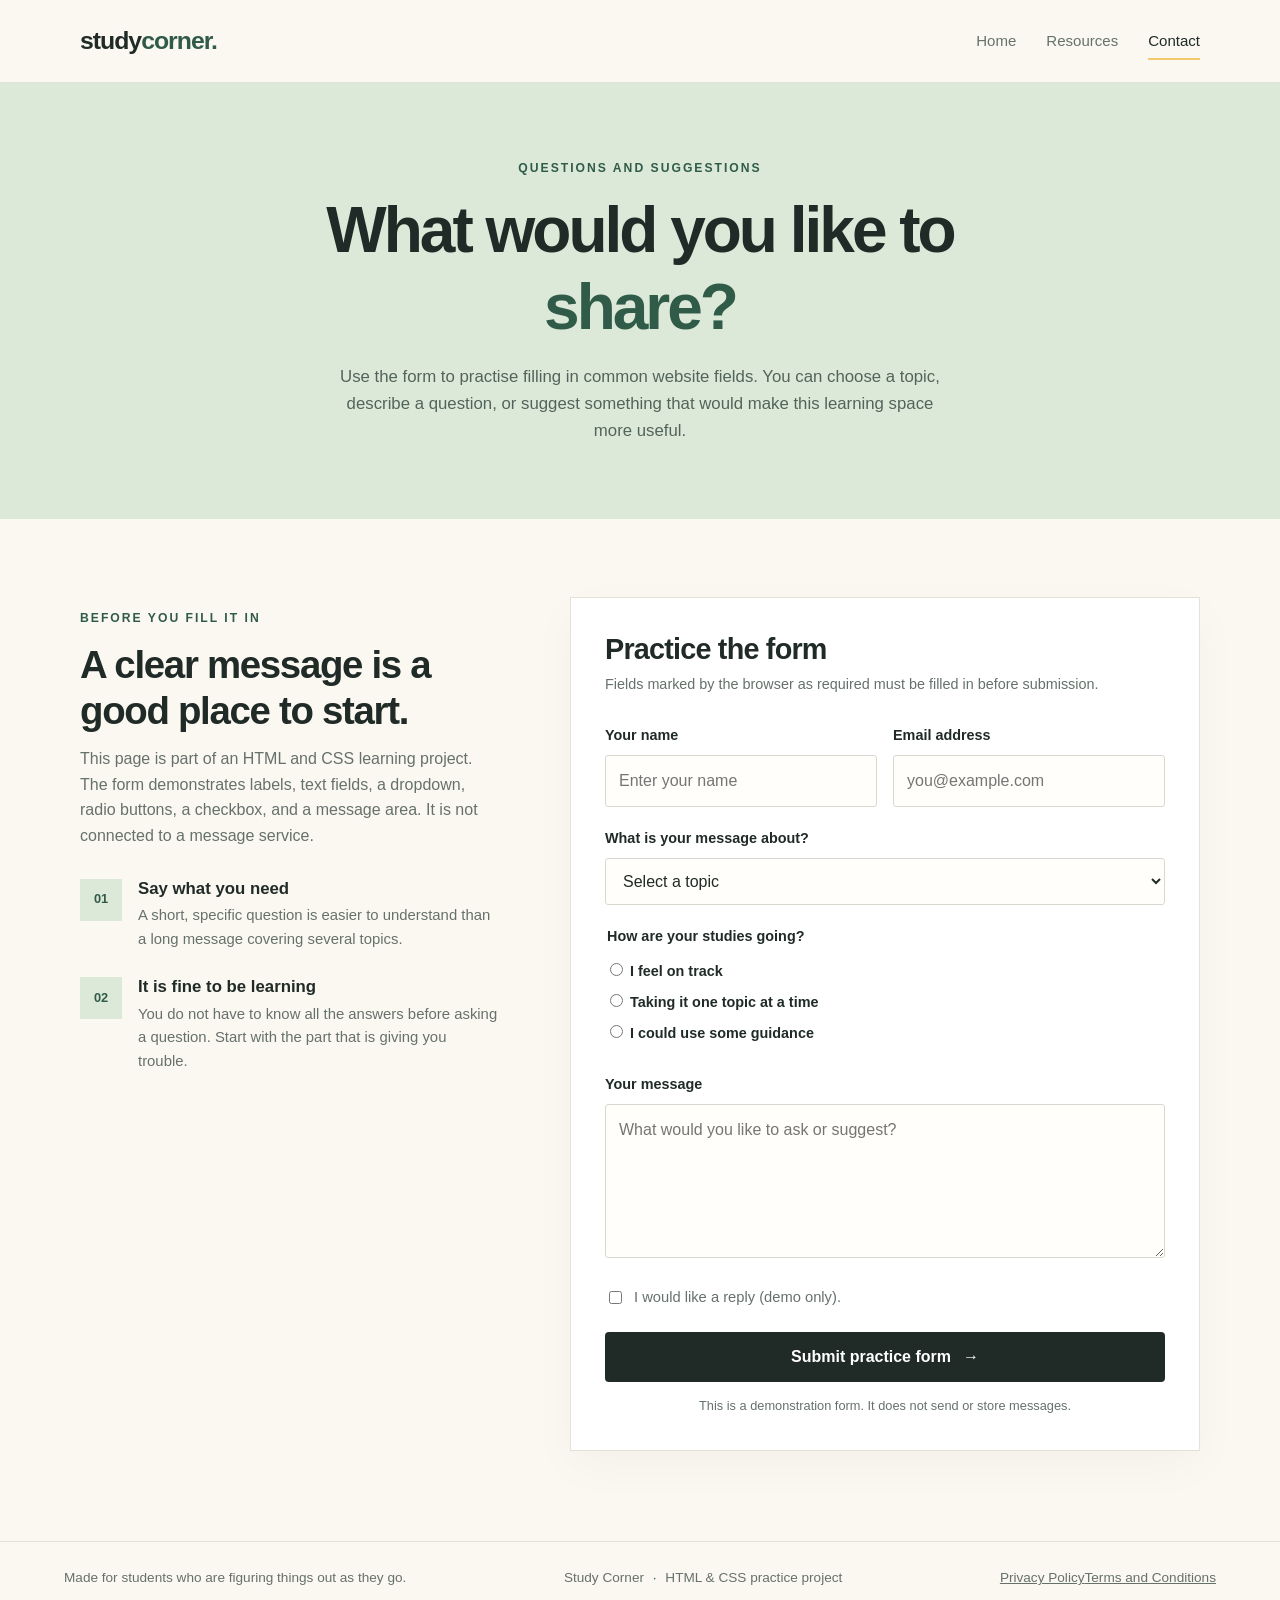
==== contact.html @ 72ad0c78 "Add legal links to contact page" ====
<!DOCTYPE html>
<html lang="en">
<head>
<meta charset="UTF-8">
<meta name="viewport" content="width=device-width, initial-scale=1.0">
<meta name="description" content="Share a suggestion or a question about the Study Corner learning project.">
<title>Study Corner | Contact</title>
<link rel="stylesheet" href="style.css">
<link rel="icon" href="favicon.svg" type="image/svg+xml">
</head>
<body>
<a class="skip-link" href="#main-content">Skip to content</a>
<header class="site-header">
<nav class="navbar" aria-label="Main navigation">
<a class="logo" href="index.html">study<span>corner.</span></a>
<ul class="nav-links">
<li><a href="index.html">Home</a></li>
<li><a href="resources.html">Resources</a></li>
<li><a class="active" aria-current="page" href="contact.html">Contact</a></li>
</ul>
</nav>
</header>
<main id="main-content">
<section class="page-hero contact-hero">
<p class="eyebrow">Questions and suggestions</p>
<h1>What would you like to <span>share?</span></h1>
<p>Use the form to practise filling in common website fields. You can choose a topic, describe a question, or suggest something that would make this learning space more useful.</p>
</section>
<section class="section-wrap contact-layout">
<div class="contact-copy">
<p class="eyebrow">Before you fill it in</p>
<h2>A clear message is a good place to start.</h2>
<p>This page is part of an HTML and CSS learning project. The form demonstrates labels, text fields, a dropdown, radio buttons, a checkbox, and a message area. It is not connected to a message service.</p>
<div class="contact-detail">
<span class="detail-mark">01</span>
<div><h3>Say what you need</h3><p>A short, specific question is easier to understand than a long message covering several topics.</p></div>
</div>
<div class="contact-detail">
<span class="detail-mark">02</span>
<div><h3>It is fine to be learning</h3><p>You do not have to know all the answers before asking a question. Start with the part that is giving you trouble.</p></div>
</div>
</div>
<div class="form-card">
<h2>Practice the form</h2>
<p class="form-intro">Fields marked by the browser as required must be filled in before submission.</p>
<form action="#" method="get">
<div class="form-row">
<div class="form-group">
<label for="full-name">Your name</label>
<input type="text" id="full-name" name="full-name" placeholder="Enter your name" autocomplete="name" required>
</div>
<div class="form-group">
<label for="email">Email address</label>
<input type="email" id="email" name="email" placeholder="you@example.com" autocomplete="email" required>
</div>
</div>
<div class="form-group">
<label for="reason">What is your message about?</label>
<select id="reason" name="reason" required>
<option value="">Select a topic</option>
<option value="study-tip">A study habit</option>
<option value="resource">A learning resource</option>
<option value="suggestion">An idea for the website</option>
<option value="other">Something else</option>
</select>
</div>
<fieldset class="form-group radio-group">
<legend>How are your studies going?</legend>
<label class="radio-label"><input type="radio" name="progress" value="great"> I feel on track</label>
<label class="radio-label"><input type="radio" name="progress" value="steady"> Taking it one topic at a time</label>
<label class="radio-label"><input type="radio" name="progress" value="help"> I could use some guidance</label>
</fieldset>
<div class="form-group">
<label for="message">Your message</label>
<textarea id="message" name="message" rows="5" placeholder="What would you like to ask or suggest?" required></textarea>
</div>
<label class="checkbox-label"><input type="checkbox" name="reply" value="yes"> I would like a reply (demo only).</label>
<button class="button button-dark form-submit" type="submit">Submit practice form <span aria-hidden="true">→</span></button>
<p class="form-note">This is a demonstration form. It does not send or store messages.</p>
</form>
</div>
</section>
</main>
<footer class="site-footer">
<p>Made for students who are figuring things out as they go.</p>
<p>Study Corner <span>·</span> HTML &amp; CSS practice project</p>
<p class="legal-links"><a href="privacy.html">Privacy Policy</a><a href="terms.html">Terms and Conditions</a></p>
</footer>
</body>
</html>
---- style.css ----
/* Basic page settings */
:root {
    --ink: #202b28;
    --muted: #66716b;
    --paper: #fbf8f1;
    --white: #ffffff;
    --green: #dce9d9;
    --green-dark: #315b49;
    --yellow: #f2c96d;
    --line: #e5e1d8;
}

* {
    box-sizing: border-box;
}

html {
    scroll-behavior: smooth;
}

body {
    margin: 0;
    background: var(--paper);
    color: var(--ink);
    font-family: Arial, Helvetica, sans-serif;
    line-height: 1.6;
}

img {
    display: block;
    max-width: 100%;
}

a {
    color: inherit;
}

.site-header {
    background: var(--paper);
    border-bottom: 1px solid var(--line);
}

.navbar {
    width: min(1120px, 90%);
    min-height: 82px;
    margin: 0 auto;
    display: flex;
    align-items: center;
    justify-content: space-between;
    gap: 24px;
}

.logo {
    color: var(--ink);
    font-size: 1.55rem;
    font-weight: 800;
    letter-spacing: -1px;
    text-decoration: none;
}

.logo span {
    color: var(--green-dark);
}

.nav-links {
    display: flex;
    align-items: center;
    gap: 30px;
    margin: 0;
    padding: 0;
    list-style: none;
}

.nav-links a {
    color: var(--muted);
    font-size: 0.94rem;
    text-decoration: none;
    padding: 9px 0;
    border-bottom: 2px solid transparent;
}

.nav-links a:hover,
.nav-links a.active {
    color: var(--ink);
    border-bottom-color: var(--yellow);
}

.hero {
    width: min(1120px, 90%);
    margin: 0 auto;
    padding: 76px 0 88px;
    display: grid;
    grid-template-columns: 1.05fr 0.95fr;
    align-items: center;
    gap: 64px;
}

.eyebrow {
    margin: 0 0 14px;
    color: var(--green-dark);
    font-size: 0.76rem;
    font-weight: 800;
    letter-spacing: 2px;
    text-transform: uppercase;
}

h1,
h2,
h3,
p {
    margin-top: 0;
}

h1,
h2,
h3 {
    line-height: 1.2;
}

h1 {
    max-width: 650px;
    margin-bottom: 22px;
    font-size: clamp(2.7rem, 5vw, 4.8rem);
    letter-spacing: -3px;
}

h1 span {
    color: var(--green-dark);
}

.hero-text {
    max-width: 510px;
    margin-bottom: 28px;
    color: var(--muted);
    font-size: 1.08rem;
}

.hero-actions {
    display: flex;
    flex-wrap: wrap;
    align-items: center;
    gap: 24px;
}

.button {
    display: inline-flex;
    align-items: center;
    justify-content: center;
    gap: 12px;
    min-height: 48px;
    padding: 12px 20px;
    border: 0;
    border-radius: 4px;
    font: inherit;
    font-weight: 700;
    text-decoration: none;
    cursor: pointer;
    transition: transform 0.2s ease, background 0.2s ease;
}

.button:hover {
    transform: translateY(-2px);
}

.button-dark {
    background: var(--ink);
    color: var(--white);
}

.button-dark:hover {
    background: var(--green-dark);
}

.text-link {
    color: var(--ink);
    font-weight: 700;
    text-decoration-color: var(--yellow);
    text-decoration-thickness: 2px;
    text-underline-offset: 5px;
}

.hero-image-wrap {
    position: relative;
    padding: 0 0 28px 22px;
}

.hero-image-wrap::before {
    position: absolute;
    z-index: 0;
    top: 24px;
    right: 24px;
    bottom: 0;
    left: 0;
    background: var(--green);
    content: "";
}

.hero-image {
    position: relative;
    z-index: 1;
    width: 100%;
    height: 410px;
    object-fit: cover;
}

.image-note {
    position: absolute;
    z-index: 2;
    right: -12px;
    bottom: 5px;
    display: flex;
    align-items: center;
    gap: 10px;
    padding: 13px 18px;
    background: var(--white);
    box-shadow: 0 8px 25px #202b2814;
    font-size: 0.9rem;
    font-weight: 700;
}

.note-dot {
    width: 9px;
    height: 9px;
    border-radius: 50%;
    background: var(--yellow);
}

.section-wrap {
    width: min(1120px, 90%);
    margin: 0 auto;
}

.welcome-section {
    padding: 42px 0 96px;
}

.section-heading {
    max-width: 650px;
    margin-bottom: 28px;
}

.section-heading h2,
.bottom-cta h2,
.contact-copy h2 {
    margin-bottom: 12px;
    font-size: clamp(1.9rem, 3vw, 2.7rem);
    letter-spacing: -1.3px;
}

.section-intro {
    max-width: 650px;
    margin-bottom: 32px;
    color: var(--muted);
}

.feature-grid,
.resource-grid {
    display: grid;
    grid-template-columns: repeat(3, minmax(0, 1fr));
    gap: 18px;
}

.feature-card,
.resource-card {
    padding: 28px;
    border: 1px solid var(--line);
    background: var(--white);
}

.feature-card-highlight {
    background: var(--green);
    border-color: var(--green);
}

.card-number {
    display: inline-block;
    margin-bottom: 25px;
    color: var(--green-dark);
    font-size: 0.75rem;
    font-weight: 800;
    letter-spacing: 1.5px;
}

.feature-card h3,
.resource-card h3 {
    margin-bottom: 12px;
    font-size: 1.25rem;
}

.feature-card p,
.resource-card p {
    margin-bottom: 0;
    color: var(--muted);
    font-size: 0.95rem;
}

.quote-band {
    background: var(--green);
}

.quote-inner {
    width: min(850px, 90%);
    margin: 0 auto;
    padding: 70px 0;
    text-align: center;
}

.quote-inner blockquote {
    margin: 0 auto 18px;
    font-family: Georgia, "Times New Roman", serif;
    font-size: clamp(1.8rem, 4vw, 3rem);
    line-height: 1.35;
    letter-spacing: -1px;
}

.quote-credit {
    margin-bottom: 0;
    color: var(--muted);
}

.bottom-cta {
    display: flex;
    align-items: center;
    justify-content: space-between;
    gap: 28px;
    padding-top: 70px;
    padding-bottom: 70px;
}

.bottom-cta h2 {
    margin-bottom: 0;
}

.site-footer {
    display: flex;
    align-items: center;
    justify-content: space-between;
    gap: 18px;
    padding: 25px 5%;
    border-top: 1px solid var(--line);
    color: var(--muted);
    font-size: 0.85rem;
}

.site-footer p {
    margin: 0;
}

.site-footer span {
    padding: 0 5px;
    color: var(--green-dark);
}

/* Resources page */
.page-hero {
    padding: 76px 5% 66px;
    background: var(--green);
    text-align: center;
}

.page-hero h1 {
    max-width: 800px;
    margin: 0 auto 18px;
    font-size: clamp(2.5rem, 5vw, 4rem);
}

.page-hero > p:last-child {
    max-width: 610px;
    margin: 0 auto;
    color: #52645a;
    font-size: 1.05rem;
}

.resources-layout {
    padding-top: 76px;
    padding-bottom: 80px;
}

.resource-icon {
    display: grid;
    width: 48px;
    height: 48px;
    margin-bottom: 24px;
    place-items: center;
    border-radius: 50%;
    background: #f8edcf;
    color: var(--green-dark);
    font-size: 1.5rem;
}

.table-section {
    padding: 70px 0;
    background: #f1eee6;
}

.table-scroll {
    overflow-x: auto;
}

table {
    width: 100%;
    border-collapse: collapse;
    background: var(--white);
    text-align: left;
}

th,
td {
    padding: 17px 20px;
    border-bottom: 1px solid var(--line);
}

th {
    background: var(--ink);
    color: var(--white);
    font-size: 0.85rem;
    letter-spacing: 0.5px;
}

td {
    color: var(--muted);
}

tbody tr:last-child td {
    border-bottom: 0;
}

tbody tr:hover {
    background: #f8f5ed;
}

.links-section {
    padding-top: 76px;
    padding-bottom: 85px;
}

.learning-links {
    max-width: 760px;
    margin: 0;
    padding: 0;
    list-style: none;
    border-top: 1px solid var(--line);
}

.learning-links li {
    border-bottom: 1px solid var(--line);
}

.learning-links a {
    display: flex;
    justify-content: space-between;
    gap: 20px;
    padding: 18px 4px;
    color: var(--ink);
    font-weight: 700;
    text-decoration: none;
}

.learning-links a:hover {
    color: var(--green-dark);
}

.learning-links span {
    color: var(--green-dark);
}

.note-box {
    max-width: 760px;
    margin-top: 28px;
    padding: 20px 22px;
    border-left: 4px solid var(--yellow);
    background: #f8edcf;
    color: #5c5139;
}

/* Contact page and form */
.contact-hero {
    padding-bottom: 74px;
}

.contact-layout {
    display: grid;
    grid-template-columns: 0.8fr 1.2fr;
    align-items: start;
    gap: 70px;
    padding-top: 78px;
    padding-bottom: 90px;
}

.contact-copy {
    padding-top: 12px;
}

.contact-copy > p:not(.eyebrow) {
    margin-bottom: 30px;
    color: var(--muted);
}

.contact-detail {
    display: flex;
    align-items: flex-start;
    gap: 16px;
    margin-top: 26px;
}

.detail-mark {
    display: grid;
    flex: 0 0 42px;
    height: 42px;
    place-items: center;
    background: var(--green);
    color: var(--green-dark);
    font-size: 0.8rem;
    font-weight: 800;
}

.contact-detail h3 {
    margin-bottom: 5px;
    font-size: 1.05rem;
}

.contact-detail p {
    margin-bottom: 0;
    color: var(--muted);
    font-size: 0.93rem;
}

.form-card {
    padding: 34px;
    border: 1px solid var(--line);
    background: var(--white);
    box-shadow: 0 15px 45px #202b2808;
}

.form-card h2 {
    margin-bottom: 7px;
    font-size: 1.8rem;
    letter-spacing: -0.8px;
}

.form-intro,
.form-note {
    color: var(--muted);
    font-size: 0.9rem;
}

.form-intro {
    margin-bottom: 28px;
}

.form-row {
    display: grid;
    grid-template-columns: 1fr 1fr;
    gap: 16px;
}

.form-group {
    min-width: 0;
    margin: 0 0 20px;
}

.form-group label,
.form-group legend {
    display: block;
    margin-bottom: 8px;
    color: var(--ink);
    font-size: 0.9rem;
    font-weight: 700;
}

input[type="text"],
input[type="email"],
select,
textarea {
    width: 100%;
    min-height: 47px;
    padding: 12px 13px;
    border: 1px solid #d9d8d0;
    border-radius: 3px;
    background: #fffefa;
    color: var(--ink);
    font: inherit;
}

textarea {
    min-height: 130px;
    resize: vertical;
}

input:focus,
select:focus,
textarea:focus {
    outline: 2px solid var(--green-dark);
    outline-offset: 2px;
}

.radio-group {
    padding: 0;
    border: 0;
}

.radio-group legend {
    margin-bottom: 12px;
}

.radio-label,
.checkbox-label {
    display: flex;
    align-items: center;
    gap: 9px;
    margin-bottom: 10px;
    color: var(--muted);
    font-size: 0.92rem;
}

input[type="radio"],
input[type="checkbox"] {
    accent-color: var(--green-dark);
}

.checkbox-label {
    margin-bottom: 23px;
}

.form-submit {
    width: 100%;
}

.form-note {
    margin: 14px 0 0;
    text-align: center;
    font-size: 0.8rem;
}

/* Adjust the layout for phones and small screens */
@media (max-width: 800px) {
    .hero {
        grid-template-columns: 1fr;
        gap: 38px;
        padding-top: 55px;
    }

    .hero-image-wrap {
        max-width: 570px;
    }

    .hero-image {
        height: 340px;
    }

    .contact-layout {
        grid-template-columns: 1fr;
        gap: 38px;
    }

    .feature-grid,
    .resource-grid {
        grid-template-columns: 1fr;
    }

    .bottom-cta {
        align-items: flex-start;
        flex-direction: column;
    }
}

@media (max-width: 520px) {
    .navbar {
        align-items: flex-start;
        flex-direction: column;
        justify-content: center;
        gap: 10px;
        padding: 17px 0;
    }

    .nav-links {
        width: 100%;
        justify-content: space-between;
        gap: 12px;
    }

    .nav-links a {
        font-size: 0.88rem;
    }

    h1 {
        letter-spacing: -1.7px;
    }

    .hero {
        padding-bottom: 65px;
    }

    .hero-image {
        height: 280px;
    }

    .image-note {
        right: -4px;
    }

    .welcome-section {
        padding-bottom: 65px;
    }

    .feature-card,
    .resource-card,
    .form-card {
        padding: 23px;
    }

    .page-hero {
        padding-top: 55px;
        padding-bottom: 52px;
    }

    .form-row {
        grid-template-columns: 1fr;
        gap: 0;
    }

    .site-footer {
        align-items: flex-start;
        flex-direction: column;
    }

    th,
    td {
        padding: 13px;
        font-size: 0.9rem;
    }
}

/* Keyboard users can jump straight to the page content. */
.skip-link {
    position: absolute;
    top: 8px;
    left: 8px;
    z-index: 10;
    padding: 10px 14px;
    transform: translateY(-160%);
    background: var(--ink);
    color: var(--white);
    text-decoration: none;
    font-weight: 700;
}

.skip-link:focus {
    transform: translateY(0);
}

a:focus-visible,
button:focus-visible {
    outline: 3px solid var(--green-dark);
    outline-offset: 4px;
}

@media (prefers-reduced-motion: reduce) {
    html {
        scroll-behavior: auto;
    }

    *,
    *::before,
    *::after {
        transition-duration: 0.01ms !important;
        animation-duration: 0.01ms !important;
        animation-iteration-count: 1 !important;
    }
}
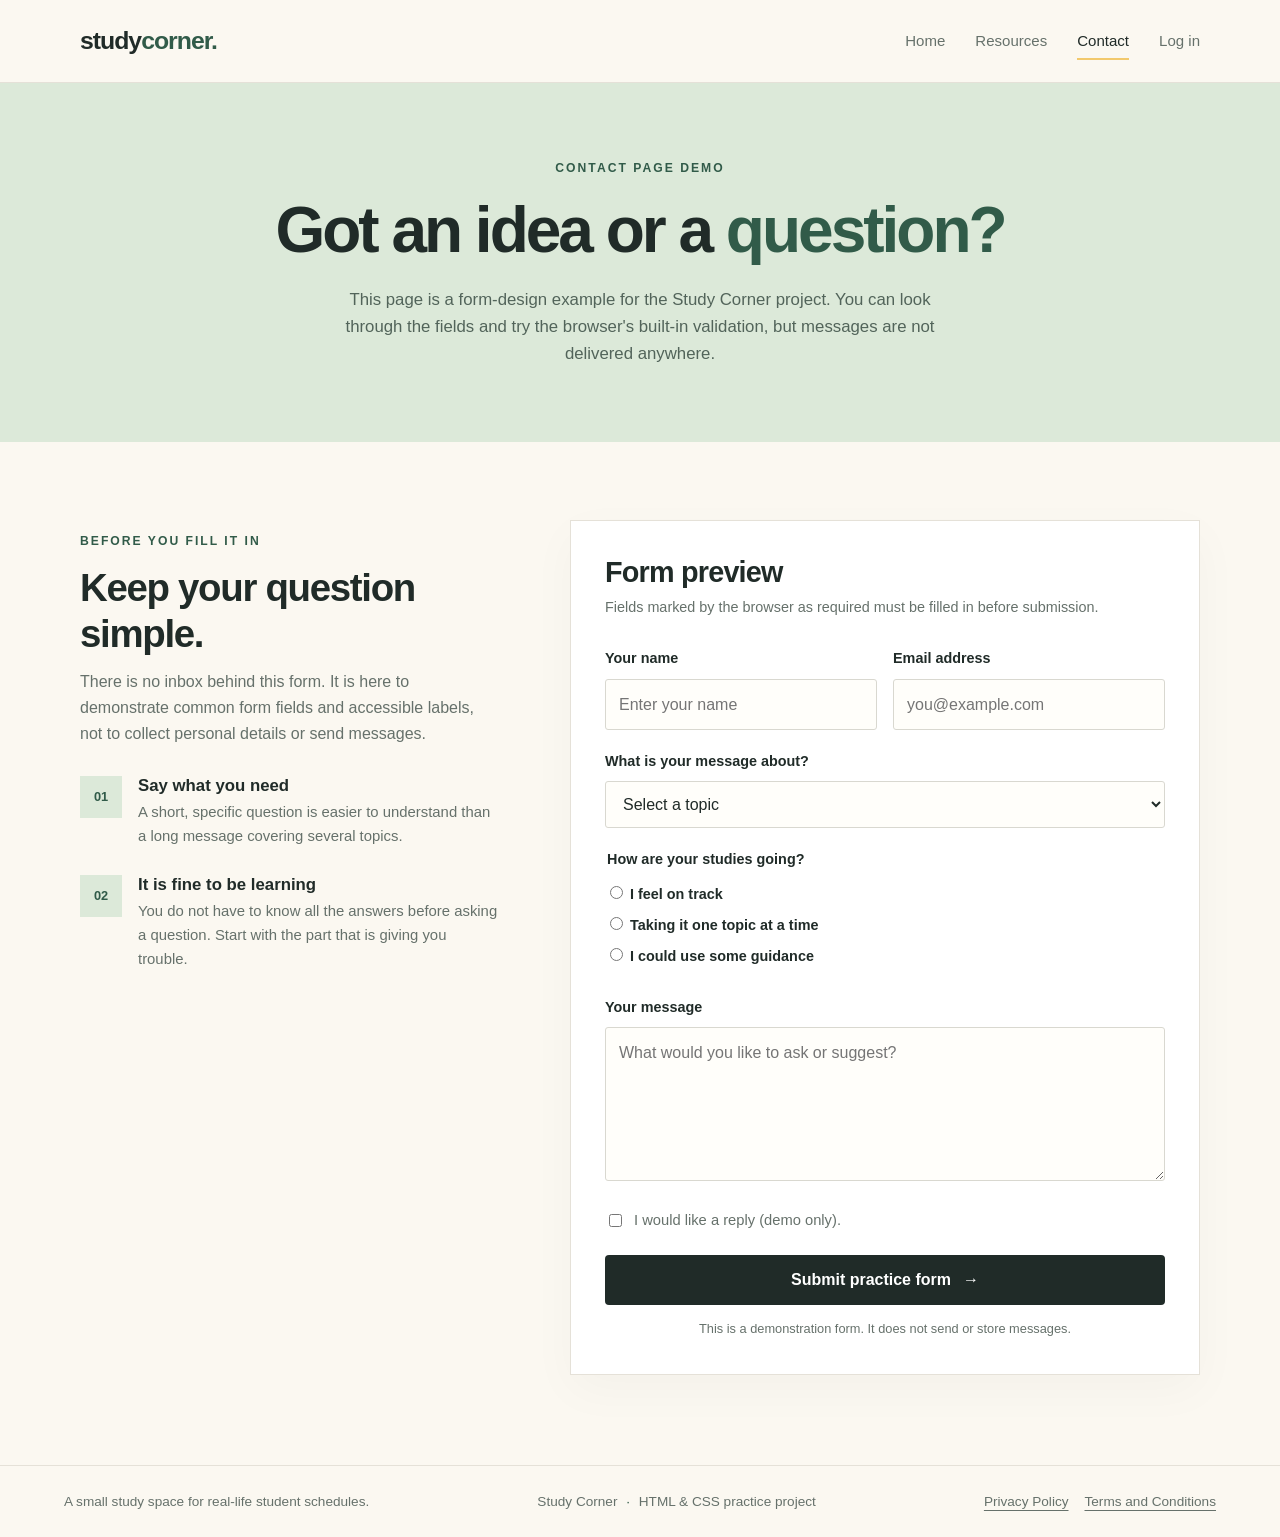
==== commit 280a8d97: "Clarify contact form demo and add login link" ====
--- a/contact.html
+++ b/contact.html
@@ -17,20 +17,21 @@
 <li><a href="index.html">Home</a></li>
 <li><a href="resources.html">Resources</a></li>
 <li><a class="active" aria-current="page" href="contact.html">Contact</a></li>
+<li><a href="login.html">Log in</a></li>
 </ul>
 </nav>
 </header>
 <main id="main-content">
 <section class="page-hero contact-hero">
-<p class="eyebrow">Questions and suggestions</p>
-<h1>What would you like to <span>share?</span></h1>
-<p>Use the form to practise filling in common website fields. You can choose a topic, describe a question, or suggest something that would make this learning space more useful.</p>
+<p class="eyebrow">Contact page demo</p>
+<h1>Got an idea or a <span>question?</span></h1>
+<p>This page is a form-design example for the Study Corner project. You can look through the fields and try the browser's built-in validation, but messages are not delivered anywhere.</p>
 </section>
 <section class="section-wrap contact-layout">
 <div class="contact-copy">
 <p class="eyebrow">Before you fill it in</p>
-<h2>A clear message is a good place to start.</h2>
-<p>This page is part of an HTML and CSS learning project. The form demonstrates labels, text fields, a dropdown, radio buttons, a checkbox, and a message area. It is not connected to a message service.</p>
+<h2>Keep your question simple.</h2>
+<p>There is no inbox behind this form. It is here to demonstrate common form fields and accessible labels, not to collect personal details or send messages.</p>
 <div class="contact-detail">
 <span class="detail-mark">01</span>
 <div><h3>Say what you need</h3><p>A short, specific question is easier to understand than a long message covering several topics.</p></div>
@@ -41,7 +42,7 @@
 </div>
 </div>
 <div class="form-card">
-<h2>Practice the form</h2>
+<h2>Form preview</h2>
 <p class="form-intro">Fields marked by the browser as required must be filled in before submission.</p>
 <form action="#" method="get">
 <div class="form-row">
@@ -82,7 +83,7 @@
 </section>
 </main>
 <footer class="site-footer">
-<p>Made for students who are figuring things out as they go.</p>
+<p>A small study space for real-life student schedules.</p>
 <p>Study Corner <span>·</span> HTML &amp; CSS practice project</p>
 <p class="legal-links"><a href="privacy.html">Privacy Policy</a><a href="terms.html">Terms and Conditions</a></p>
 </footer>
--- a/style.css
+++ b/style.css
@@ -15,7 +15,7 @@
 }
 
 html {
-    scroll-behavior: smooth;
+    scroll-behavior: auto;
 }
 
 body {
@@ -155,11 +155,11 @@
     font-weight: 700;
     text-decoration: none;
     cursor: pointer;
-    transition: transform 0.2s ease, background 0.2s ease;
 }
 
 .button:hover {
-    transform: translateY(-2px);
+    text-decoration: underline;
+    text-underline-offset: 4px;
 }
 
 .button-dark {
@@ -179,50 +179,67 @@
     text-underline-offset: 5px;
 }
 
-.hero-image-wrap {
+.study-board {
+    min-height: 410px;
+    padding: 30px;
+    background: #e8e3d6;
+    border: 1px solid var(--line);
+    display: flex;
+    flex-direction: column;
+    justify-content: center;
+}
+
+.board-top {
+    display: flex;
+    justify-content: space-between;
+    padding: 0 0 14px;
+    border-bottom: 1px solid #c9c3b5;
+    color: var(--green-dark);
+    font-size: 0.75rem;
+    font-weight: 800;
+    letter-spacing: 1.5px;
+}
+
+.board-paper {
     position: relative;
-    padding: 0 0 28px 22px;
-}
-
-.hero-image-wrap::before {
-    position: absolute;
-    z-index: 0;
-    top: 24px;
-    right: 24px;
-    bottom: 0;
-    left: 0;
-    background: var(--green);
-    content: "";
-}
-
-.hero-image {
-    position: relative;
-    z-index: 1;
+    max-width: 390px;
     width: 100%;
-    height: 410px;
-    object-fit: cover;
-}
-
-.image-note {
-    position: absolute;
-    z-index: 2;
-    right: -12px;
-    bottom: 5px;
+    margin: 25px auto 0;
+    padding: 34px 28px 26px;
+    background: var(--white);
+    border: 1px solid #d9d4c8;
+    box-shadow: 8px 8px 0 #d3cdbf;
+}
+
+.paper-line {
+    width: 78%;
+    height: 7px;
+    margin: 15px 0;
+    background: #d8ded5;
+}
+
+.paper-line-long { width: 95%; }
+.paper-line-short { width: 52%; }
+
+.paper-check-row {
     display: flex;
     align-items: center;
-    gap: 10px;
-    padding: 13px 18px;
-    background: var(--white);
-    box-shadow: 0 8px 25px #202b2814;
-    font-size: 0.9rem;
-    font-weight: 700;
-}
-
-.note-dot {
-    width: 9px;
-    height: 9px;
-    border-radius: 50%;
-    background: var(--yellow);
+    gap: 12px;
+}
+
+.paper-check {
+    width: 15px;
+    height: 15px;
+    border: 2px solid var(--green-dark);
+}
+
+.board-note {
+    margin-top: 28px;
+    padding-top: 15px;
+    border-top: 1px solid var(--line);
+    color: var(--green-dark);
+    font-family: Georgia, "Times New Roman", serif;
+    font-size: 1.25rem;
 }
 
 .section-wrap {
@@ -335,6 +352,7 @@
     display: flex;
     align-items: center;
     justify-content: space-between;
+    flex-wrap: wrap;
     gap: 18px;
     padding: 25px 5%;
     border-top: 1px solid var(--line);
@@ -349,6 +367,46 @@
 .site-footer span {
     padding: 0 5px;
     color: var(--green-dark);
+}
+
+.legal-links {
+    display: flex;
+    flex-wrap: wrap;
+    gap: 16px;
+}
+
+.legal-links a {
+    color: var(--muted);
+    text-underline-offset: 4px;
+}
+
+.legal-links a:hover {
+    color: var(--green-dark);
+}
+
+.legal-page {
+    width: min(800px, 90%);
+    margin: 0 auto;
+    padding: 64px 0 80px;
+}
+
+.legal-page h1 {
+    font-size: clamp(2.4rem, 5vw, 3.6rem);
+}
+
+.legal-page h2 {
+    margin-top: 32px;
+    margin-bottom: 10px;
+    font-size: 1.35rem;
+}
+
+.legal-page p,
+.legal-page li {
+    color: var(--muted);
+}
+
+.legal-page a {
+    text-underline-offset: 4px;
 }
 
 /* Resources page */
@@ -374,18 +432,6 @@
 .resources-layout {
     padding-top: 76px;
     padding-bottom: 80px;
-}
-
-.resource-icon {
-    display: grid;
-    width: 48px;
-    height: 48px;
-    margin-bottom: 24px;
-    place-items: center;
-    border-radius: 50%;
-    background: #f8edcf;
-    color: var(--green-dark);
-    font-size: 1.5rem;
 }
 
 .table-section {
@@ -640,12 +686,8 @@
         padding-top: 55px;
     }
 
-    .hero-image-wrap {
-        max-width: 570px;
-    }
-
-    .hero-image {
-        height: 340px;
+    .study-board {
+        min-height: 340px;
     }
 
     .contact-layout {
@@ -691,12 +733,13 @@
         padding-bottom: 65px;
     }
 
-    .hero-image {
-        height: 280px;
-    }
-
-    .image-note {
-        right: -4px;
+    .study-board {
+        min-height: 280px;
+        padding: 18px;
+    }
+
+    .board-paper {
+        padding: 24px 20px;
     }
 
     .welcome-section {
@@ -763,8 +806,7 @@
     *,
     *::before,
     *::after {
-        transition-duration: 0.01ms !important;
-        animation-duration: 0.01ms !important;
-        animation-iteration-count: 1 !important;
-    }
-}
+        transition: none !important;
+        animation: none !important;
+    }
+}
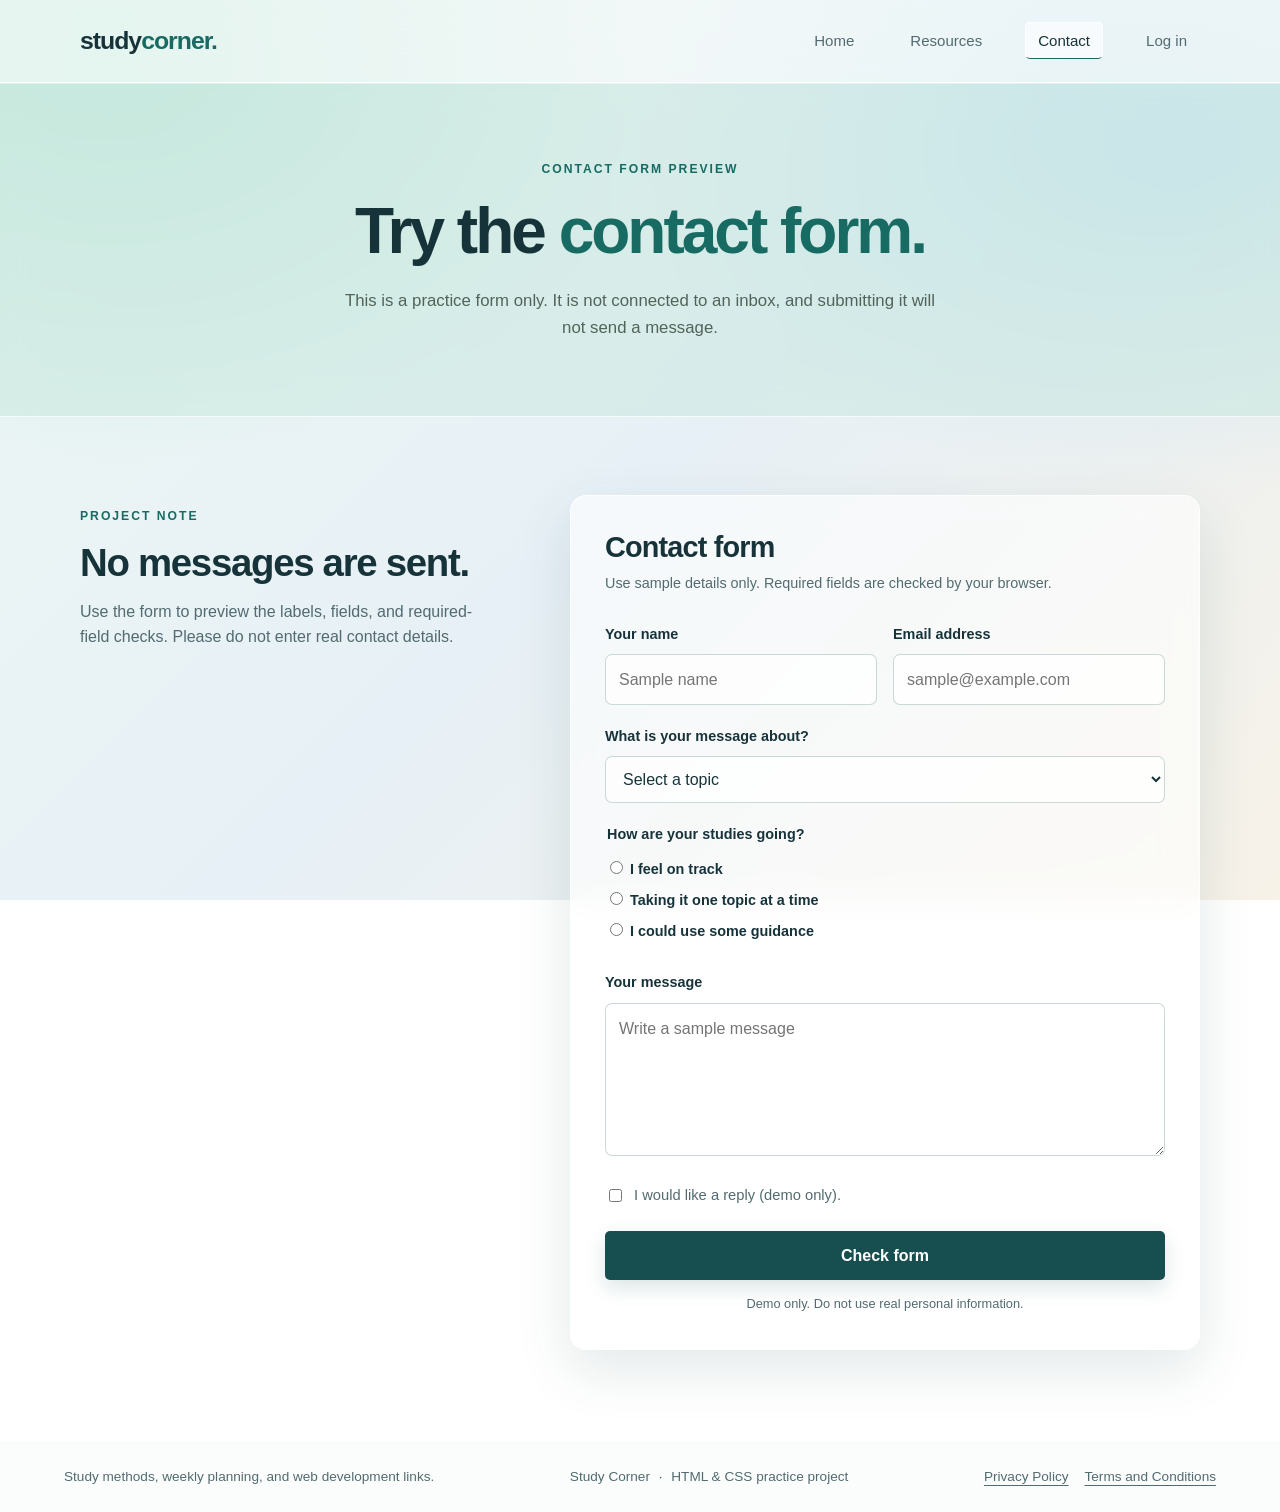
==== commit f752a834: "Simplify site copy and improve demo form behavior" ====
--- a/contact.html
+++ b/contact.html
@@ -23,36 +23,28 @@
 </header>
 <main id="main-content">
 <section class="page-hero contact-hero">
-<p class="eyebrow">Contact page demo</p>
-<h1>Got an idea or a <span>question?</span></h1>
-<p>This page is a form-design example for the Study Corner project. You can look through the fields and try the browser's built-in validation, but messages are not delivered anywhere.</p>
+<p class="eyebrow">Contact form preview</p>
+<h1>Try the <span>contact form.</span></h1>
+<p>This is a practice form only. It is not connected to an inbox, and submitting it will not send a message.</p>
 </section>
 <section class="section-wrap contact-layout">
 <div class="contact-copy">
-<p class="eyebrow">Before you fill it in</p>
-<h2>Keep your question simple.</h2>
-<p>There is no inbox behind this form. It is here to demonstrate common form fields and accessible labels, not to collect personal details or send messages.</p>
-<div class="contact-detail">
-<span class="detail-mark">01</span>
-<div><h3>Say what you need</h3><p>A short, specific question is easier to understand than a long message covering several topics.</p></div>
-</div>
-<div class="contact-detail">
-<span class="detail-mark">02</span>
-<div><h3>It is fine to be learning</h3><p>You do not have to know all the answers before asking a question. Start with the part that is giving you trouble.</p></div>
-</div>
+<p class="eyebrow">Project note</p>
+<h2>No messages are sent.</h2>
+<p>Use the form to preview the labels, fields, and required-field checks. Please do not enter real contact details.</p>
 </div>
 <div class="form-card">
-<h2>Form preview</h2>
-<p class="form-intro">Fields marked by the browser as required must be filled in before submission.</p>
-<form action="#" method="get">
+<h2>Contact form</h2>
+<p class="form-intro">Use sample details only. Required fields are checked by your browser.</p>
+<form id="contact-form" action="#" method="post">
 <div class="form-row">
 <div class="form-group">
 <label for="full-name">Your name</label>
-<input type="text" id="full-name" name="full-name" placeholder="Enter your name" autocomplete="name" required>
+<input type="text" id="full-name" name="full-name" placeholder="Sample name" autocomplete="off" required>
 </div>
 <div class="form-group">
 <label for="email">Email address</label>
-<input type="email" id="email" name="email" placeholder="you@example.com" autocomplete="email" required>
+<input type="email" id="email" name="email" placeholder="sample@example.com" autocomplete="off" required>
 </div>
 </div>
 <div class="form-group">
@@ -73,17 +65,23 @@
 </fieldset>
 <div class="form-group">
 <label for="message">Your message</label>
-<textarea id="message" name="message" rows="5" placeholder="What would you like to ask or suggest?" required></textarea>
+<textarea id="message" name="message" rows="5" placeholder="Write a sample message" required></textarea>
 </div>
 <label class="checkbox-label"><input type="checkbox" name="reply" value="yes"> I would like a reply (demo only).</label>
-<button class="button button-dark form-submit" type="submit">Submit practice form <span aria-hidden="true">→</span></button>
-<p class="form-note">This is a demonstration form. It does not send or store messages.</p>
+<button class="button button-dark form-submit" type="submit">Check form</button>
+<p id="contact-notice" class="form-note" role="status" aria-live="polite">Demo only. Do not use real personal information.</p>
 </form>
+<script>
+document.getElementById("contact-form").addEventListener("submit", function (event) {
+    event.preventDefault();
+    document.getElementById("contact-notice").textContent = "Form check complete. No message was sent or saved.";
+});
+</script>
 </div>
 </section>
 </main>
 <footer class="site-footer">
-<p>A small study space for real-life student schedules.</p>
+<p>Study methods, weekly planning, and web development links.</p>
 <p>Study Corner <span>·</span> HTML &amp; CSS practice project</p>
 <p class="legal-links"><a href="privacy.html">Privacy Policy</a><a href="terms.html">Terms and Conditions</a></p>
 </footer>
--- a/style.css
+++ b/style.css
@@ -810,3 +810,65 @@
         animation: none !important;
     }
 }
+
+
+/* Glassmorphism refresh: translucent surfaces, soft colour and readable contrast. */
+:root {
+    --ink: #17333a; --muted: #526b70; --paper: #eaf4f1; --white: #ffffff;
+    --green: #c9e9dd; --green-dark: #176b62; --yellow: #f0c875;
+    --line: rgba(38, 91, 91, 0.18); --glass: rgba(255,255,255,0.58);
+    --glass-strong: rgba(255,255,255,0.76); --glass-shadow: 0 18px 48px rgba(26,76,78,0.10);
+}
+body {
+    background: radial-gradient(ellipse at 8% 5%, rgba(176,226,210,.70), transparent 36rem),
+                radial-gradient(ellipse at 92% 16%, rgba(183,220,241,.62), transparent 34rem),
+                linear-gradient(135deg,#edf7f3 0%,#e7f0f6 52%,#f7f2e8 100%);
+    background-attachment: fixed;
+}
+.site-header { background:rgba(246,251,249,.66); border-bottom:1px solid rgba(255,255,255,.75); backdrop-filter:blur(18px); -webkit-backdrop-filter:blur(18px); }
+.nav-links a { padding:9px 12px; border:1px solid transparent; border-radius:5px; }
+.nav-links a:hover,.nav-links a.active { background:rgba(255,255,255,.58); border-color:rgba(255,255,255,.82); border-bottom-color:var(--green-dark); }
+.study-board,.feature-card,.resource-card,.form-card,.reset-card,.note-box,.table-scroll,.legal-page {
+    border:1px solid rgba(255,255,255,.78); background:var(--glass); box-shadow:var(--glass-shadow);
+    backdrop-filter:blur(16px); -webkit-backdrop-filter:blur(16px);
+}
+.study-board { border-radius:18px; background:rgba(255,255,255,.34); }
+.board-paper { border-radius:12px; background:rgba(255,255,255,.82); border-color:rgba(255,255,255,.95); box-shadow:8px 8px 0 rgba(78,139,126,.12); }
+.button { border-radius:5px; }
+.button-dark { background:#174f50; box-shadow:0 8px 20px rgba(23,79,80,.15); }
+.button-dark:hover { background:#176b62; }
+.feature-card,.resource-card { border-radius:14px; transition:background-color 160ms ease,border-color 160ms ease; }
+.feature-card:hover,.resource-card:hover { background:rgba(255,255,255,.78); border-color:rgba(255,255,255,.98); }
+.feature-card-highlight { background:rgba(201,233,221,.62); border-color:rgba(255,255,255,.8); }
+.reset-section { padding-top:8px; padding-bottom:72px; }
+.reset-card { max-width:850px; margin:0 auto; padding:clamp(24px,5vw,46px); border-radius:16px; }
+.reset-card h2 { margin-bottom:12px; font-size:clamp(1.8rem,3vw,2.5rem); }
+.reset-card>p:last-child { max-width:690px; margin-bottom:0; color:var(--muted); }
+.quote-band { background:transparent; }
+.page-hero { background:rgba(199,231,221,.50); border-top:1px solid rgba(255,255,255,.45); border-bottom:1px solid rgba(255,255,255,.75); backdrop-filter:blur(16px); -webkit-backdrop-filter:blur(16px); }
+.table-section { background:rgba(255,255,255,.22); }
+.table-scroll { overflow:auto; border-radius:12px; }
+table { background:rgba(255,255,255,.56); }
+th { background:rgba(23,79,80,.94); }
+tbody tr:hover { background:rgba(201,233,221,.46); }
+.note-box { border-left:4px solid #d6a847; border-radius:0 10px 10px 0; background:rgba(255,246,219,.68); color:#554b34; }
+.form-card { border-radius:16px; box-shadow:0 20px 55px rgba(26,76,78,.12); }
+input[type="text"],input[type="email"],input[type="password"],select,textarea { border:1px solid rgba(44,96,97,.24); border-radius:7px; background:rgba(255,255,255,.70); }
+input:focus,select:focus,textarea:focus { outline-color:#176b62; background:rgba(255,255,255,.94); }
+.site-footer { background:rgba(247,251,249,.48); border-top:1px solid rgba(255,255,255,.82); backdrop-filter:blur(16px); -webkit-backdrop-filter:blur(16px); }
+.legal-page { margin-top:46px; margin-bottom:60px; padding:clamp(24px,5vw,56px); border-radius:16px; }
+.login-layout { width:min(1040px,90%); min-height:70vh; margin:0 auto; padding:64px 0 80px; display:grid; grid-template-columns:1fr minmax(300px,440px); align-items:center; gap:clamp(28px,6vw,80px); }
+.login-intro h1 { font-size:clamp(2.5rem,5vw,4rem); }
+.login-intro>p:last-child { max-width:500px; color:var(--muted); font-size:1.05rem; }
+.login-card { padding:clamp(24px,4vw,38px); border:1px solid rgba(255,255,255,.85); border-radius:18px; background:rgba(255,255,255,.62); box-shadow:0 24px 70px rgba(26,76,78,.15); backdrop-filter:blur(22px); -webkit-backdrop-filter:blur(22px); }
+.login-card h2 { margin-bottom:8px; font-size:1.8rem; }
+.login-card>p { color:var(--muted); font-size:.93rem; }
+.login-card .form-group { margin-top:20px; }
+.login-card .button { width:100%; margin-top:8px; }
+.login-notice { display:none; margin-top:18px; padding:13px 15px; border:1px solid rgba(23,107,98,.20); border-radius:8px; background:rgba(201,233,221,.60); color:#174f50; font-size:.9rem; }
+.login-notice.is-visible { display:block; }
+.login-demo-warning { margin-top:16px; padding:12px 14px; border-left:3px solid #d6a847; background:rgba(255,246,219,.68); color:#554b34; font-size:.82rem; }
+.login-back-link { display:inline-block; margin-top:20px; color:var(--green-dark); font-weight:700; text-underline-offset:4px; }
+@media(max-width:800px) { .login-layout { min-height:auto; grid-template-columns:1fr; padding-top:48px; } .login-intro h1 { max-width:650px; } }
+@media(max-width:520px) { .legal-page { margin-top:24px; margin-bottom:30px; } .reset-section { padding-bottom:55px; } }
+@media(prefers-reduced-motion:reduce) { .feature-card,.resource-card { transition:none; } }
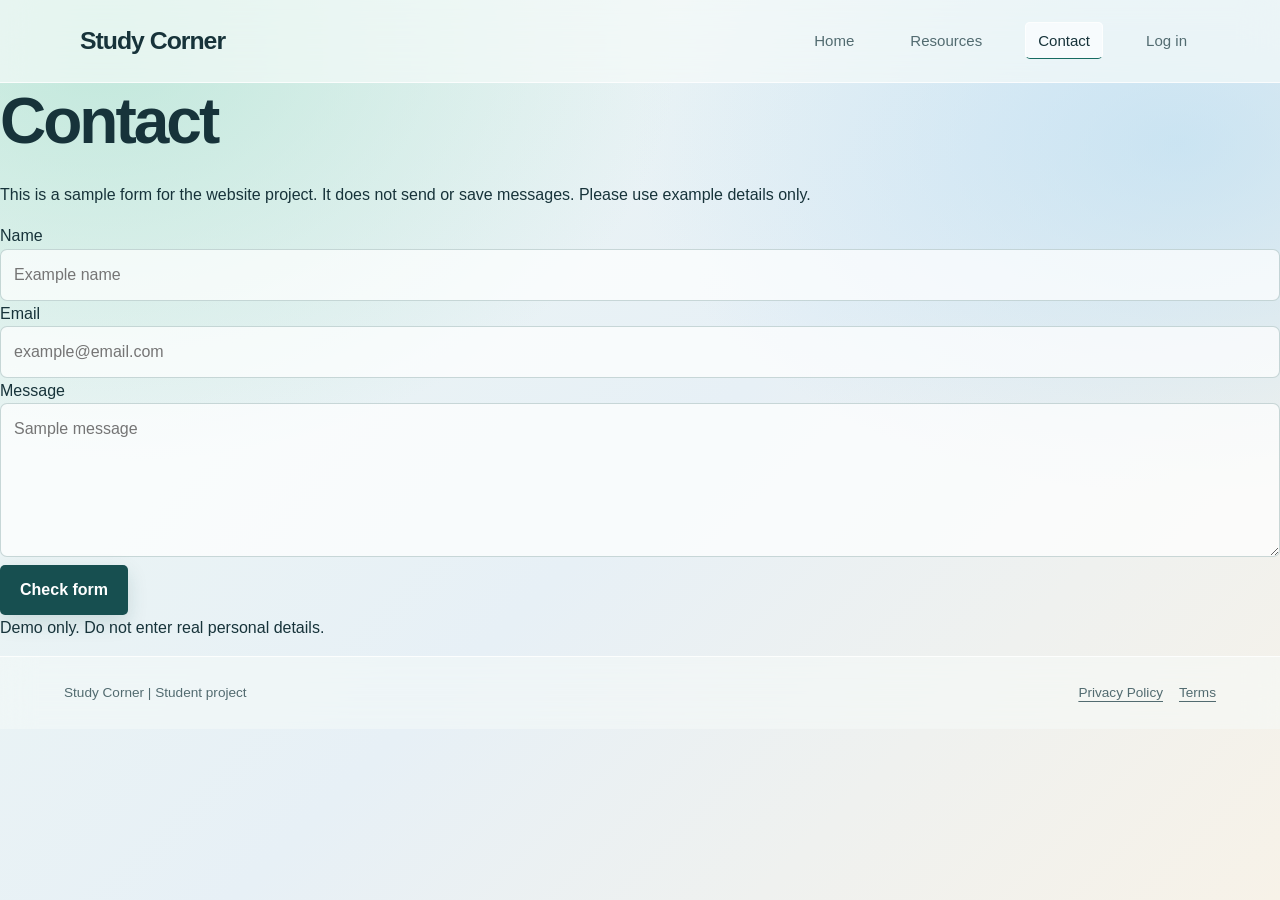
==== commit f4072c8b: "Simplify Study Corner into a plain student website" ====
--- a/contact.html
+++ b/contact.html
@@ -3,8 +3,8 @@
 <head>
 <meta charset="UTF-8">
 <meta name="viewport" content="width=device-width, initial-scale=1.0">
-<meta name="description" content="Share a suggestion or a question about the Study Corner learning project.">
-<title>Study Corner | Contact</title>
+<meta name="description" content="A sample contact form for the Study Corner project.">
+<title>Contact | Study Corner</title>
 <link rel="stylesheet" href="style.css">
 <link rel="icon" href="favicon.svg" type="image/svg+xml">
 </head>
@@ -12,7 +12,7 @@
 <a class="skip-link" href="#main-content">Skip to content</a>
 <header class="site-header">
 <nav class="navbar" aria-label="Main navigation">
-<a class="logo" href="index.html">study<span>corner.</span></a>
+<a class="logo" href="index.html">Study Corner</a>
 <ul class="nav-links">
 <li><a href="index.html">Home</a></li>
 <li><a href="resources.html">Resources</a></li>
@@ -21,69 +21,29 @@
 </ul>
 </nav>
 </header>
-<main id="main-content">
-<section class="page-hero contact-hero">
-<p class="eyebrow">Contact form preview</p>
-<h1>Try the <span>contact form.</span></h1>
-<p>This is a practice form only. It is not connected to an inbox, and submitting it will not send a message.</p>
-</section>
-<section class="section-wrap contact-layout">
-<div class="contact-copy">
-<p class="eyebrow">Project note</p>
-<h2>No messages are sent.</h2>
-<p>Use the form to preview the labels, fields, and required-field checks. Please do not enter real contact details.</p>
-</div>
-<div class="form-card">
-<h2>Contact form</h2>
-<p class="form-intro">Use sample details only. Required fields are checked by your browser.</p>
-<form id="contact-form" action="#" method="post">
-<div class="form-row">
-<div class="form-group">
-<label for="full-name">Your name</label>
-<input type="text" id="full-name" name="full-name" placeholder="Sample name" autocomplete="off" required>
-</div>
-<div class="form-group">
-<label for="email">Email address</label>
-<input type="email" id="email" name="email" placeholder="sample@example.com" autocomplete="off" required>
-</div>
-</div>
-<div class="form-group">
-<label for="reason">What is your message about?</label>
-<select id="reason" name="reason" required>
-<option value="">Select a topic</option>
-<option value="study-tip">A study habit</option>
-<option value="resource">A learning resource</option>
-<option value="suggestion">An idea for the website</option>
-<option value="other">Something else</option>
-</select>
-</div>
-<fieldset class="form-group radio-group">
-<legend>How are your studies going?</legend>
-<label class="radio-label"><input type="radio" name="progress" value="great"> I feel on track</label>
-<label class="radio-label"><input type="radio" name="progress" value="steady"> Taking it one topic at a time</label>
-<label class="radio-label"><input type="radio" name="progress" value="help"> I could use some guidance</label>
-</fieldset>
-<div class="form-group">
-<label for="message">Your message</label>
-<textarea id="message" name="message" rows="5" placeholder="Write a sample message" required></textarea>
-</div>
-<label class="checkbox-label"><input type="checkbox" name="reply" value="yes"> I would like a reply (demo only).</label>
-<button class="button button-dark form-submit" type="submit">Check form</button>
-<p id="contact-notice" class="form-note" role="status" aria-live="polite">Demo only. Do not use real personal information.</p>
+<main id="main-content" class="simple-main">
+<h1>Contact</h1>
+<p>This is a sample form for the website project. It does not send or save messages. Please use example details only.</p>
+<form id="contact-form" class="simple-form">
+<label for="full-name">Name</label>
+<input type="text" id="full-name" name="full-name" placeholder="Example name" required>
+<label for="email">Email</label>
+<input type="email" id="email" name="email" placeholder="example@email.com" required>
+<label for="message">Message</label>
+<textarea id="message" name="message" rows="5" placeholder="Sample message" required></textarea>
+<button class="button button-dark" type="submit">Check form</button>
+<p id="contact-notice" role="status" aria-live="polite">Demo only. Do not enter real personal details.</p>
 </form>
 <script>
 document.getElementById("contact-form").addEventListener("submit", function (event) {
-    event.preventDefault();
-    document.getElementById("contact-notice").textContent = "Form check complete. No message was sent or saved.";
+  event.preventDefault();
+  document.getElementById("contact-notice").textContent = "Form checked. No message was sent or saved.";
 });
 </script>
-</div>
-</section>
 </main>
-<footer class="site-footer">
-<p>Study methods, weekly planning, and web development links.</p>
-<p>Study Corner <span>·</span> HTML &amp; CSS practice project</p>
-<p class="legal-links"><a href="privacy.html">Privacy Policy</a><a href="terms.html">Terms and Conditions</a></p>
+<footer class="site-footer simple-footer">
+<p>Study Corner | Student project</p>
+<p class="legal-links"><a href="privacy.html">Privacy Policy</a><a href="terms.html">Terms</a></p>
 </footer>
 </body>
 </html>
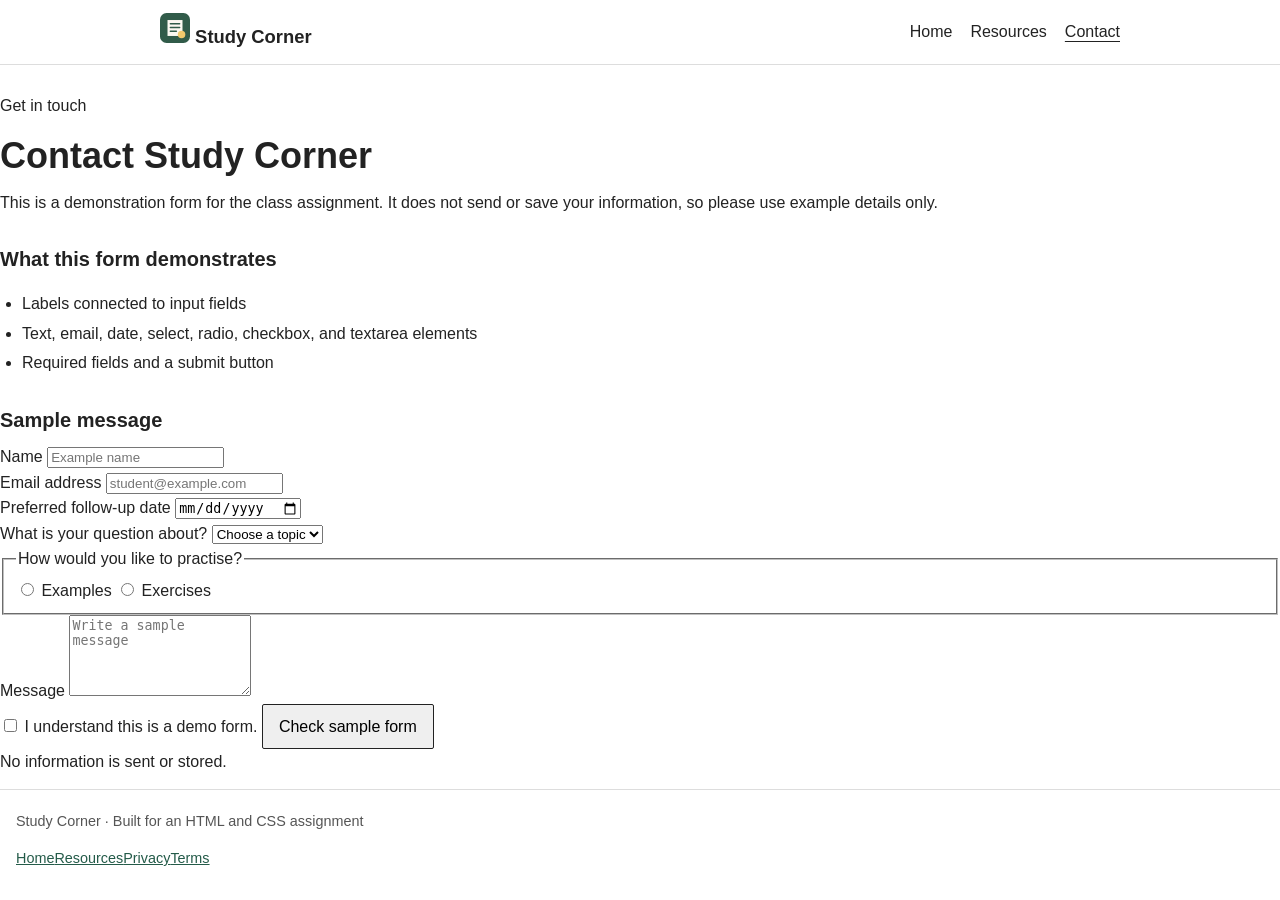
==== commit ea9aedf8: "Add glassmorphism design and demonstrate HTML/CSS assignment topics" ====
--- a/contact.html
+++ b/contact.html
@@ -1,49 +1,91 @@
 <!DOCTYPE html>
 <html lang="en">
 <head>
-<meta charset="UTF-8">
-<meta name="viewport" content="width=device-width, initial-scale=1.0">
-<meta name="description" content="A sample contact form for the Study Corner project.">
-<title>Contact | Study Corner</title>
-<link rel="stylesheet" href="style.css">
-<link rel="icon" href="favicon.svg" type="image/svg+xml">
+  <meta charset="UTF-8">
+  <meta name="viewport" content="width=device-width, initial-scale=1.0">
+  <meta name="description" content="A sample HTML form demonstrating common input types.">
+  <title>Contact | Study Corner</title>
+  <link rel="stylesheet" href="style.css">
+  <link rel="icon" href="favicon.svg" type="image/svg+xml">
 </head>
 <body>
-<a class="skip-link" href="#main-content">Skip to content</a>
-<header class="site-header">
-<nav class="navbar" aria-label="Main navigation">
-<a class="logo" href="index.html">Study Corner</a>
-<ul class="nav-links">
-<li><a href="index.html">Home</a></li>
-<li><a href="resources.html">Resources</a></li>
-<li><a class="active" aria-current="page" href="contact.html">Contact</a></li>
-<li><a href="login.html">Log in</a></li>
-</ul>
-</nav>
-</header>
-<main id="main-content" class="simple-main">
-<h1>Contact</h1>
-<p>This is a sample form for the website project. It does not send or save messages. Please use example details only.</p>
-<form id="contact-form" class="simple-form">
-<label for="full-name">Name</label>
-<input type="text" id="full-name" name="full-name" placeholder="Example name" required>
-<label for="email">Email</label>
-<input type="email" id="email" name="email" placeholder="example@email.com" required>
-<label for="message">Message</label>
-<textarea id="message" name="message" rows="5" placeholder="Sample message" required></textarea>
-<button class="button button-dark" type="submit">Check form</button>
-<p id="contact-notice" role="status" aria-live="polite">Demo only. Do not enter real personal details.</p>
-</form>
-<script>
-document.getElementById("contact-form").addEventListener("submit", function (event) {
-  event.preventDefault();
-  document.getElementById("contact-notice").textContent = "Form checked. No message was sent or saved.";
-});
-</script>
-</main>
-<footer class="site-footer simple-footer">
-<p>Study Corner | Student project</p>
-<p class="legal-links"><a href="privacy.html">Privacy Policy</a><a href="terms.html">Terms</a></p>
-</footer>
+  <!-- This form is for demonstrating HTML form elements only. -->
+  <header class="site-header">
+    <nav class="navbar" aria-label="Main navigation">
+      <a class="logo" href="index.html"><img src="favicon.svg" alt="" width="30" height="30"> Study Corner</a>
+      <ul class="nav-links">
+        <li><a href="index.html">Home</a></li>
+        <li><a href="resources.html">Resources</a></li>
+        <li><a class="active" aria-current="page" href="contact.html">Contact</a></li>
+      </ul>
+    </nav>
+  </header>
+
+  <main id="main-content" class="page-wrap contact-layout">
+    <section class="page-intro">
+      <p class="eyebrow">Get in touch</p>
+      <h1>Contact Study Corner</h1>
+      <p>This is a demonstration form for the class assignment. It does not send or save your information, so please use example details only.</p>
+      <div class="glass-panel contact-note" id="form-note">
+        <h2>What this form demonstrates</h2>
+        <ul>
+          <li>Labels connected to input fields</li>
+          <li>Text, email, date, select, radio, checkbox, and textarea elements</li>
+          <li>Required fields and a submit button</li>
+        </ul>
+      </div>
+    </section>
+
+    <section class="glass-panel form-panel">
+      <h2>Sample message</h2>
+      <form id="contact-form" class="contact-form">
+        <div class="form-row">
+          <label for="full-name">Name</label>
+          <input type="text" id="full-name" name="full-name" placeholder="Example name" autocomplete="off" required>
+        </div>
+        <div class="form-row">
+          <label for="email">Email address</label>
+          <input type="email" id="email" name="email" placeholder="student@example.com" autocomplete="off" required>
+        </div>
+        <div class="form-row">
+          <label for="study-date">Preferred follow-up date</label>
+          <input type="date" id="study-date" name="study-date">
+        </div>
+        <div class="form-row">
+          <label for="topic">What is your question about?</label>
+          <select id="topic" name="topic" required>
+            <option value="">Choose a topic</option>
+            <option value="html">HTML</option>
+            <option value="css">CSS</option>
+            <option value="study">Study tips</option>
+          </select>
+        </div>
+        <fieldset class="form-row fieldset">
+          <legend>How would you like to practise?</legend>
+          <label class="choice"><input type="radio" name="practice" value="examples" required> Examples</label>
+          <label class="choice"><input type="radio" name="practice" value="exercises"> Exercises</label>
+        </fieldset>
+        <div class="form-row">
+          <label for="message">Message</label>
+          <textarea id="message" name="message" rows="5" placeholder="Write a sample message" required></textarea>
+        </div>
+        <label class="choice consent"><input type="checkbox" id="sample-confirm" required> I understand this is a demo form.</label>
+        <button class="button button-primary" type="submit">Check sample form</button>
+        <p id="contact-notice" class="form-notice" role="status" aria-live="polite">No information is sent or stored.</p>
+      </form>
+    </section>
+  </main>
+
+  <footer class="site-footer">
+    <p>Study Corner · Built for an HTML and CSS assignment</p>
+    <div class="footer-links"><a href="index.html">Home</a><a href="resources.html">Resources</a><a href="privacy.html">Privacy</a><a href="terms.html">Terms</a></div>
+  </footer>
+  <script>
+    // Prevent submission because this project has no backend.
+    document.getElementById("contact-form").addEventListener("submit", function (event) {
+      event.preventDefault();
+      document.getElementById("contact-notice").textContent = "Form checked successfully. Nothing was sent or saved.";
+    });
+  </script>
 </body>
 </html>
--- a/style.css
+++ b/style.css
@@ -1,874 +1,67 @@
-/* Basic page settings */
+/* Simple, readable styles for Study Corner */
 :root {
-    --ink: #202b28;
-    --muted: #66716b;
-    --paper: #fbf8f1;
-    --white: #ffffff;
-    --green: #dce9d9;
-    --green-dark: #315b49;
-    --yellow: #f2c96d;
-    --line: #e5e1d8;
+  --ink: #222;
+  --muted: #555;
+  --line: #ddd;
+  --paper: #fff;
+  --link: #245b49;
 }
-
-* {
-    box-sizing: border-box;
+* { box-sizing: border-box; }
+html { scroll-behavior: auto; }
+body {
+  margin: 0;
+  background: var(--paper);
+  color: var(--ink);
+  font: 16px/1.6 Arial, Helvetica, sans-serif;
 }
-
-html {
-    scroll-behavior: auto;
+a { color: var(--link); }
+a:focus-visible, button:focus-visible, input:focus-visible, textarea:focus-visible {
+  outline: 2px solid #245b49;
+  outline-offset: 3px;
 }
-
-body {
-    margin: 0;
-    background: var(--paper);
-    color: var(--ink);
-    font-family: Arial, Helvetica, sans-serif;
-    line-height: 1.6;
+.site-header { border-bottom: 1px solid var(--line); background: #fff; }
+.navbar {
+  width: min(100% - 32px, 960px);
+  min-height: 64px;
+  margin: 0 auto;
+  display: flex;
+  align-items: center;
+  justify-content: space-between;
+  gap: 20px;
 }
-
-img {
-    display: block;
-    max-width: 100%;
+.logo { color: var(--ink); font-size: 1.15rem; font-weight: 700; text-decoration: none; }
+.nav-links { display: flex; flex-wrap: wrap; gap: 18px; margin: 0; padding: 0; list-style: none; }
+.nav-links a { color: var(--ink); text-decoration: none; }
+.nav-links a:hover, .nav-links a.active { text-decoration: underline; text-underline-offset: 4px; }
+.simple-main { width: min(100% - 32px, 760px); min-height: 65vh; margin: 36px auto 64px; }
+h1 { margin: 0 0 12px; font-size: clamp(1.8rem, 4vw, 2.25rem); line-height: 1.25; }
+h2 { margin: 28px 0 8px; font-size: 1.25rem; }
+h3 { margin: 18px 0 4px; font-size: 1rem; }
+p { margin: 0 0 14px; }
+ul { padding-left: 22px; }
+li { margin: 4px 0; }
+section { margin-top: 28px; }
+table { width: 100%; border-collapse: collapse; margin-top: 12px; }
+th, td { padding: 10px 12px; border: 1px solid var(--line); text-align: left; }
+th { background: #f5f5f5; }
+.simple-form { display: grid; gap: 8px; max-width: 480px; margin-top: 24px; }
+.simple-form label { font-weight: 600; }
+.simple-form input, .simple-form textarea {
+  width: 100%; padding: 10px; border: 1px solid #aaa; border-radius: 2px;
+  background: #fff; color: var(--ink); font: inherit; margin-bottom: 8px;
 }
-
-a {
-    color: inherit;
+.button { display: inline-block; width: fit-content; padding: 9px 16px; border: 1px solid #222; border-radius: 2px; font: inherit; cursor: pointer; }
+.button-dark { background: #222; color: #fff; }
+.button-dark:hover { background: #444; }
+.site-footer { border-top: 1px solid var(--line); padding: 20px 16px; color: var(--muted); font-size: .9rem; }
+.simple-footer { display: flex; justify-content: space-between; align-items: center; flex-wrap: wrap; gap: 12px; }
+.simple-footer p { margin: 0; }
+.legal-links { display: flex; gap: 14px; }
+.skip-link { position: absolute; left: 8px; top: 8px; transform: translateY(-160%); padding: 8px; background: #fff; border: 1px solid #222; }
+.skip-link:focus { transform: translateY(0); }
+@media (max-width: 600px) {
+  .navbar { align-items: flex-start; flex-direction: column; padding: 14px 0; gap: 8px; }
+  .nav-links { gap: 14px; }
+  .simple-footer { align-items: flex-start; flex-direction: column; }
 }
-
-.site-header {
-    background: var(--paper);
-    border-bottom: 1px solid var(--line);
-}
-
-.navbar {
-    width: min(1120px, 90%);
-    min-height: 82px;
-    margin: 0 auto;
-    display: flex;
-    align-items: center;
-    justify-content: space-between;
-    gap: 24px;
-}
-
-.logo {
-    color: var(--ink);
-    font-size: 1.55rem;
-    font-weight: 800;
-    letter-spacing: -1px;
-    text-decoration: none;
-}
-
-.logo span {
-    color: var(--green-dark);
-}
-
-.nav-links {
-    display: flex;
-    align-items: center;
-    gap: 30px;
-    margin: 0;
-    padding: 0;
-    list-style: none;
-}
-
-.nav-links a {
-    color: var(--muted);
-    font-size: 0.94rem;
-    text-decoration: none;
-    padding: 9px 0;
-    border-bottom: 2px solid transparent;
-}
-
-.nav-links a:hover,
-.nav-links a.active {
-    color: var(--ink);
-    border-bottom-color: var(--yellow);
-}
-
-.hero {
-    width: min(1120px, 90%);
-    margin: 0 auto;
-    padding: 76px 0 88px;
-    display: grid;
-    grid-template-columns: 1.05fr 0.95fr;
-    align-items: center;
-    gap: 64px;
-}
-
-.eyebrow {
-    margin: 0 0 14px;
-    color: var(--green-dark);
-    font-size: 0.76rem;
-    font-weight: 800;
-    letter-spacing: 2px;
-    text-transform: uppercase;
-}
-
-h1,
-h2,
-h3,
-p {
-    margin-top: 0;
-}
-
-h1,
-h2,
-h3 {
-    line-height: 1.2;
-}
-
-h1 {
-    max-width: 650px;
-    margin-bottom: 22px;
-    font-size: clamp(2.7rem, 5vw, 4.8rem);
-    letter-spacing: -3px;
-}
-
-h1 span {
-    color: var(--green-dark);
-}
-
-.hero-text {
-    max-width: 510px;
-    margin-bottom: 28px;
-    color: var(--muted);
-    font-size: 1.08rem;
-}
-
-.hero-actions {
-    display: flex;
-    flex-wrap: wrap;
-    align-items: center;
-    gap: 24px;
-}
-
-.button {
-    display: inline-flex;
-    align-items: center;
-    justify-content: center;
-    gap: 12px;
-    min-height: 48px;
-    padding: 12px 20px;
-    border: 0;
-    border-radius: 4px;
-    font: inherit;
-    font-weight: 700;
-    text-decoration: none;
-    cursor: pointer;
-}
-
-.button:hover {
-    text-decoration: underline;
-    text-underline-offset: 4px;
-}
-
-.button-dark {
-    background: var(--ink);
-    color: var(--white);
-}
-
-.button-dark:hover {
-    background: var(--green-dark);
-}
-
-.text-link {
-    color: var(--ink);
-    font-weight: 700;
-    text-decoration-color: var(--yellow);
-    text-decoration-thickness: 2px;
-    text-underline-offset: 5px;
-}
-
-.study-board {
-    min-height: 410px;
-    padding: 30px;
-    background: #e8e3d6;
-    border: 1px solid var(--line);
-    display: flex;
-    flex-direction: column;
-    justify-content: center;
-}
-
-.board-top {
-    display: flex;
-    justify-content: space-between;
-    padding: 0 0 14px;
-    border-bottom: 1px solid #c9c3b5;
-    color: var(--green-dark);
-    font-size: 0.75rem;
-    font-weight: 800;
-    letter-spacing: 1.5px;
-}
-
-.board-paper {
-    position: relative;
-    max-width: 390px;
-    width: 100%;
-    margin: 25px auto 0;
-    padding: 34px 28px 26px;
-    background: var(--white);
-    border: 1px solid #d9d4c8;
-    box-shadow: 8px 8px 0 #d3cdbf;
-}
-
-.paper-line {
-    width: 78%;
-    height: 7px;
-    margin: 15px 0;
-    background: #d8ded5;
-}
-
-.paper-line-long { width: 95%; }
-.paper-line-short { width: 52%; }
-
-.paper-check-row {
-    display: flex;
-    align-items: center;
-    gap: 12px;
-}
-
-.paper-check {
-    width: 15px;
-    height: 15px;
-    border: 2px solid var(--green-dark);
-}
-
-.board-note {
-    margin-top: 28px;
-    padding-top: 15px;
-    border-top: 1px solid var(--line);
-    color: var(--green-dark);
-    font-family: Georgia, "Times New Roman", serif;
-    font-size: 1.25rem;
-}
-
-.section-wrap {
-    width: min(1120px, 90%);
-    margin: 0 auto;
-}
-
-.welcome-section {
-    padding: 42px 0 96px;
-}
-
-.section-heading {
-    max-width: 650px;
-    margin-bottom: 28px;
-}
-
-.section-heading h2,
-.bottom-cta h2,
-.contact-copy h2 {
-    margin-bottom: 12px;
-    font-size: clamp(1.9rem, 3vw, 2.7rem);
-    letter-spacing: -1.3px;
-}
-
-.section-intro {
-    max-width: 650px;
-    margin-bottom: 32px;
-    color: var(--muted);
-}
-
-.feature-grid,
-.resource-grid {
-    display: grid;
-    grid-template-columns: repeat(3, minmax(0, 1fr));
-    gap: 18px;
-}
-
-.feature-card,
-.resource-card {
-    padding: 28px;
-    border: 1px solid var(--line);
-    background: var(--white);
-}
-
-.feature-card-highlight {
-    background: var(--green);
-    border-color: var(--green);
-}
-
-.card-number {
-    display: inline-block;
-    margin-bottom: 25px;
-    color: var(--green-dark);
-    font-size: 0.75rem;
-    font-weight: 800;
-    letter-spacing: 1.5px;
-}
-
-.feature-card h3,
-.resource-card h3 {
-    margin-bottom: 12px;
-    font-size: 1.25rem;
-}
-
-.feature-card p,
-.resource-card p {
-    margin-bottom: 0;
-    color: var(--muted);
-    font-size: 0.95rem;
-}
-
-.quote-band {
-    background: var(--green);
-}
-
-.quote-inner {
-    width: min(850px, 90%);
-    margin: 0 auto;
-    padding: 70px 0;
-    text-align: center;
-}
-
-.quote-inner blockquote {
-    margin: 0 auto 18px;
-    font-family: Georgia, "Times New Roman", serif;
-    font-size: clamp(1.8rem, 4vw, 3rem);
-    line-height: 1.35;
-    letter-spacing: -1px;
-}
-
-.quote-credit {
-    margin-bottom: 0;
-    color: var(--muted);
-}
-
-.bottom-cta {
-    display: flex;
-    align-items: center;
-    justify-content: space-between;
-    gap: 28px;
-    padding-top: 70px;
-    padding-bottom: 70px;
-}
-
-.bottom-cta h2 {
-    margin-bottom: 0;
-}
-
-.site-footer {
-    display: flex;
-    align-items: center;
-    justify-content: space-between;
-    flex-wrap: wrap;
-    gap: 18px;
-    padding: 25px 5%;
-    border-top: 1px solid var(--line);
-    color: var(--muted);
-    font-size: 0.85rem;
-}
-
-.site-footer p {
-    margin: 0;
-}
-
-.site-footer span {
-    padding: 0 5px;
-    color: var(--green-dark);
-}
-
-.legal-links {
-    display: flex;
-    flex-wrap: wrap;
-    gap: 16px;
-}
-
-.legal-links a {
-    color: var(--muted);
-    text-underline-offset: 4px;
-}
-
-.legal-links a:hover {
-    color: var(--green-dark);
-}
-
-.legal-page {
-    width: min(800px, 90%);
-    margin: 0 auto;
-    padding: 64px 0 80px;
-}
-
-.legal-page h1 {
-    font-size: clamp(2.4rem, 5vw, 3.6rem);
-}
-
-.legal-page h2 {
-    margin-top: 32px;
-    margin-bottom: 10px;
-    font-size: 1.35rem;
-}
-
-.legal-page p,
-.legal-page li {
-    color: var(--muted);
-}
-
-.legal-page a {
-    text-underline-offset: 4px;
-}
-
-/* Resources page */
-.page-hero {
-    padding: 76px 5% 66px;
-    background: var(--green);
-    text-align: center;
-}
-
-.page-hero h1 {
-    max-width: 800px;
-    margin: 0 auto 18px;
-    font-size: clamp(2.5rem, 5vw, 4rem);
-}
-
-.page-hero > p:last-child {
-    max-width: 610px;
-    margin: 0 auto;
-    color: #52645a;
-    font-size: 1.05rem;
-}
-
-.resources-layout {
-    padding-top: 76px;
-    padding-bottom: 80px;
-}
-
-.table-section {
-    padding: 70px 0;
-    background: #f1eee6;
-}
-
-.table-scroll {
-    overflow-x: auto;
-}
-
-table {
-    width: 100%;
-    border-collapse: collapse;
-    background: var(--white);
-    text-align: left;
-}
-
-th,
-td {
-    padding: 17px 20px;
-    border-bottom: 1px solid var(--line);
-}
-
-th {
-    background: var(--ink);
-    color: var(--white);
-    font-size: 0.85rem;
-    letter-spacing: 0.5px;
-}
-
-td {
-    color: var(--muted);
-}
-
-tbody tr:last-child td {
-    border-bottom: 0;
-}
-
-tbody tr:hover {
-    background: #f8f5ed;
-}
-
-.links-section {
-    padding-top: 76px;
-    padding-bottom: 85px;
-}
-
-.learning-links {
-    max-width: 760px;
-    margin: 0;
-    padding: 0;
-    list-style: none;
-    border-top: 1px solid var(--line);
-}
-
-.learning-links li {
-    border-bottom: 1px solid var(--line);
-}
-
-.learning-links a {
-    display: flex;
-    justify-content: space-between;
-    gap: 20px;
-    padding: 18px 4px;
-    color: var(--ink);
-    font-weight: 700;
-    text-decoration: none;
-}
-
-.learning-links a:hover {
-    color: var(--green-dark);
-}
-
-.learning-links span {
-    color: var(--green-dark);
-}
-
-.note-box {
-    max-width: 760px;
-    margin-top: 28px;
-    padding: 20px 22px;
-    border-left: 4px solid var(--yellow);
-    background: #f8edcf;
-    color: #5c5139;
-}
-
-/* Contact page and form */
-.contact-hero {
-    padding-bottom: 74px;
-}
-
-.contact-layout {
-    display: grid;
-    grid-template-columns: 0.8fr 1.2fr;
-    align-items: start;
-    gap: 70px;
-    padding-top: 78px;
-    padding-bottom: 90px;
-}
-
-.contact-copy {
-    padding-top: 12px;
-}
-
-.contact-copy > p:not(.eyebrow) {
-    margin-bottom: 30px;
-    color: var(--muted);
-}
-
-.contact-detail {
-    display: flex;
-    align-items: flex-start;
-    gap: 16px;
-    margin-top: 26px;
-}
-
-.detail-mark {
-    display: grid;
-    flex: 0 0 42px;
-    height: 42px;
-    place-items: center;
-    background: var(--green);
-    color: var(--green-dark);
-    font-size: 0.8rem;
-    font-weight: 800;
-}
-
-.contact-detail h3 {
-    margin-bottom: 5px;
-    font-size: 1.05rem;
-}
-
-.contact-detail p {
-    margin-bottom: 0;
-    color: var(--muted);
-    font-size: 0.93rem;
-}
-
-.form-card {
-    padding: 34px;
-    border: 1px solid var(--line);
-    background: var(--white);
-    box-shadow: 0 15px 45px #202b2808;
-}
-
-.form-card h2 {
-    margin-bottom: 7px;
-    font-size: 1.8rem;
-    letter-spacing: -0.8px;
-}
-
-.form-intro,
-.form-note {
-    color: var(--muted);
-    font-size: 0.9rem;
-}
-
-.form-intro {
-    margin-bottom: 28px;
-}
-
-.form-row {
-    display: grid;
-    grid-template-columns: 1fr 1fr;
-    gap: 16px;
-}
-
-.form-group {
-    min-width: 0;
-    margin: 0 0 20px;
-}
-
-.form-group label,
-.form-group legend {
-    display: block;
-    margin-bottom: 8px;
-    color: var(--ink);
-    font-size: 0.9rem;
-    font-weight: 700;
-}
-
-input[type="text"],
-input[type="email"],
-select,
-textarea {
-    width: 100%;
-    min-height: 47px;
-    padding: 12px 13px;
-    border: 1px solid #d9d8d0;
-    border-radius: 3px;
-    background: #fffefa;
-    color: var(--ink);
-    font: inherit;
-}
-
-textarea {
-    min-height: 130px;
-    resize: vertical;
-}
-
-input:focus,
-select:focus,
-textarea:focus {
-    outline: 2px solid var(--green-dark);
-    outline-offset: 2px;
-}
-
-.radio-group {
-    padding: 0;
-    border: 0;
-}
-
-.radio-group legend {
-    margin-bottom: 12px;
-}
-
-.radio-label,
-.checkbox-label {
-    display: flex;
-    align-items: center;
-    gap: 9px;
-    margin-bottom: 10px;
-    color: var(--muted);
-    font-size: 0.92rem;
-}
-
-input[type="radio"],
-input[type="checkbox"] {
-    accent-color: var(--green-dark);
-}
-
-.checkbox-label {
-    margin-bottom: 23px;
-}
-
-.form-submit {
-    width: 100%;
-}
-
-.form-note {
-    margin: 14px 0 0;
-    text-align: center;
-    font-size: 0.8rem;
-}
-
-/* Adjust the layout for phones and small screens */
-@media (max-width: 800px) {
-    .hero {
-        grid-template-columns: 1fr;
-        gap: 38px;
-        padding-top: 55px;
-    }
-
-    .study-board {
-        min-height: 340px;
-    }
-
-    .contact-layout {
-        grid-template-columns: 1fr;
-        gap: 38px;
-    }
-
-    .feature-grid,
-    .resource-grid {
-        grid-template-columns: 1fr;
-    }
-
-    .bottom-cta {
-        align-items: flex-start;
-        flex-direction: column;
-    }
-}
-
-@media (max-width: 520px) {
-    .navbar {
-        align-items: flex-start;
-        flex-direction: column;
-        justify-content: center;
-        gap: 10px;
-        padding: 17px 0;
-    }
-
-    .nav-links {
-        width: 100%;
-        justify-content: space-between;
-        gap: 12px;
-    }
-
-    .nav-links a {
-        font-size: 0.88rem;
-    }
-
-    h1 {
-        letter-spacing: -1.7px;
-    }
-
-    .hero {
-        padding-bottom: 65px;
-    }
-
-    .study-board {
-        min-height: 280px;
-        padding: 18px;
-    }
-
-    .board-paper {
-        padding: 24px 20px;
-    }
-
-    .welcome-section {
-        padding-bottom: 65px;
-    }
-
-    .feature-card,
-    .resource-card,
-    .form-card {
-        padding: 23px;
-    }
-
-    .page-hero {
-        padding-top: 55px;
-        padding-bottom: 52px;
-    }
-
-    .form-row {
-        grid-template-columns: 1fr;
-        gap: 0;
-    }
-
-    .site-footer {
-        align-items: flex-start;
-        flex-direction: column;
-    }
-
-    th,
-    td {
-        padding: 13px;
-        font-size: 0.9rem;
-    }
-}
-
-/* Keyboard users can jump straight to the page content. */
-.skip-link {
-    position: absolute;
-    top: 8px;
-    left: 8px;
-    z-index: 10;
-    padding: 10px 14px;
-    transform: translateY(-160%);
-    background: var(--ink);
-    color: var(--white);
-    text-decoration: none;
-    font-weight: 700;
-}
-
-.skip-link:focus {
-    transform: translateY(0);
-}
-
-a:focus-visible,
-button:focus-visible {
-    outline: 3px solid var(--green-dark);
-    outline-offset: 4px;
-}
-
-@media (prefers-reduced-motion: reduce) {
-    html {
-        scroll-behavior: auto;
-    }
-
-    *,
-    *::before,
-    *::after {
-        transition: none !important;
-        animation: none !important;
-    }
-}
-
-
-/* Glassmorphism refresh: translucent surfaces, soft colour and readable contrast. */
-:root {
-    --ink: #17333a; --muted: #526b70; --paper: #eaf4f1; --white: #ffffff;
-    --green: #c9e9dd; --green-dark: #176b62; --yellow: #f0c875;
-    --line: rgba(38, 91, 91, 0.18); --glass: rgba(255,255,255,0.58);
-    --glass-strong: rgba(255,255,255,0.76); --glass-shadow: 0 18px 48px rgba(26,76,78,0.10);
-}
-body {
-    background: radial-gradient(ellipse at 8% 5%, rgba(176,226,210,.70), transparent 36rem),
-                radial-gradient(ellipse at 92% 16%, rgba(183,220,241,.62), transparent 34rem),
-                linear-gradient(135deg,#edf7f3 0%,#e7f0f6 52%,#f7f2e8 100%);
-    background-attachment: fixed;
-}
-.site-header { background:rgba(246,251,249,.66); border-bottom:1px solid rgba(255,255,255,.75); backdrop-filter:blur(18px); -webkit-backdrop-filter:blur(18px); }
-.nav-links a { padding:9px 12px; border:1px solid transparent; border-radius:5px; }
-.nav-links a:hover,.nav-links a.active { background:rgba(255,255,255,.58); border-color:rgba(255,255,255,.82); border-bottom-color:var(--green-dark); }
-.study-board,.feature-card,.resource-card,.form-card,.reset-card,.note-box,.table-scroll,.legal-page {
-    border:1px solid rgba(255,255,255,.78); background:var(--glass); box-shadow:var(--glass-shadow);
-    backdrop-filter:blur(16px); -webkit-backdrop-filter:blur(16px);
-}
-.study-board { border-radius:18px; background:rgba(255,255,255,.34); }
-.board-paper { border-radius:12px; background:rgba(255,255,255,.82); border-color:rgba(255,255,255,.95); box-shadow:8px 8px 0 rgba(78,139,126,.12); }
-.button { border-radius:5px; }
-.button-dark { background:#174f50; box-shadow:0 8px 20px rgba(23,79,80,.15); }
-.button-dark:hover { background:#176b62; }
-.feature-card,.resource-card { border-radius:14px; transition:background-color 160ms ease,border-color 160ms ease; }
-.feature-card:hover,.resource-card:hover { background:rgba(255,255,255,.78); border-color:rgba(255,255,255,.98); }
-.feature-card-highlight { background:rgba(201,233,221,.62); border-color:rgba(255,255,255,.8); }
-.reset-section { padding-top:8px; padding-bottom:72px; }
-.reset-card { max-width:850px; margin:0 auto; padding:clamp(24px,5vw,46px); border-radius:16px; }
-.reset-card h2 { margin-bottom:12px; font-size:clamp(1.8rem,3vw,2.5rem); }
-.reset-card>p:last-child { max-width:690px; margin-bottom:0; color:var(--muted); }
-.quote-band { background:transparent; }
-.page-hero { background:rgba(199,231,221,.50); border-top:1px solid rgba(255,255,255,.45); border-bottom:1px solid rgba(255,255,255,.75); backdrop-filter:blur(16px); -webkit-backdrop-filter:blur(16px); }
-.table-section { background:rgba(255,255,255,.22); }
-.table-scroll { overflow:auto; border-radius:12px; }
-table { background:rgba(255,255,255,.56); }
-th { background:rgba(23,79,80,.94); }
-tbody tr:hover { background:rgba(201,233,221,.46); }
-.note-box { border-left:4px solid #d6a847; border-radius:0 10px 10px 0; background:rgba(255,246,219,.68); color:#554b34; }
-.form-card { border-radius:16px; box-shadow:0 20px 55px rgba(26,76,78,.12); }
-input[type="text"],input[type="email"],input[type="password"],select,textarea { border:1px solid rgba(44,96,97,.24); border-radius:7px; background:rgba(255,255,255,.70); }
-input:focus,select:focus,textarea:focus { outline-color:#176b62; background:rgba(255,255,255,.94); }
-.site-footer { background:rgba(247,251,249,.48); border-top:1px solid rgba(255,255,255,.82); backdrop-filter:blur(16px); -webkit-backdrop-filter:blur(16px); }
-.legal-page { margin-top:46px; margin-bottom:60px; padding:clamp(24px,5vw,56px); border-radius:16px; }
-.login-layout { width:min(1040px,90%); min-height:70vh; margin:0 auto; padding:64px 0 80px; display:grid; grid-template-columns:1fr minmax(300px,440px); align-items:center; gap:clamp(28px,6vw,80px); }
-.login-intro h1 { font-size:clamp(2.5rem,5vw,4rem); }
-.login-intro>p:last-child { max-width:500px; color:var(--muted); font-size:1.05rem; }
-.login-card { padding:clamp(24px,4vw,38px); border:1px solid rgba(255,255,255,.85); border-radius:18px; background:rgba(255,255,255,.62); box-shadow:0 24px 70px rgba(26,76,78,.15); backdrop-filter:blur(22px); -webkit-backdrop-filter:blur(22px); }
-.login-card h2 { margin-bottom:8px; font-size:1.8rem; }
-.login-card>p { color:var(--muted); font-size:.93rem; }
-.login-card .form-group { margin-top:20px; }
-.login-card .button { width:100%; margin-top:8px; }
-.login-notice { display:none; margin-top:18px; padding:13px 15px; border:1px solid rgba(23,107,98,.20); border-radius:8px; background:rgba(201,233,221,.60); color:#174f50; font-size:.9rem; }
-.login-notice.is-visible { display:block; }
-.login-demo-warning { margin-top:16px; padding:12px 14px; border-left:3px solid #d6a847; background:rgba(255,246,219,.68); color:#554b34; font-size:.82rem; }
-.login-back-link { display:inline-block; margin-top:20px; color:var(--green-dark); font-weight:700; text-underline-offset:4px; }
-@media(max-width:800px) { .login-layout { min-height:auto; grid-template-columns:1fr; padding-top:48px; } .login-intro h1 { max-width:650px; } }
-@media(max-width:520px) { .legal-page { margin-top:24px; margin-bottom:30px; } .reset-section { padding-bottom:55px; } }
-@media(prefers-reduced-motion:reduce) { .feature-card,.resource-card { transition:none; } }
+@media (prefers-reduced-motion: reduce) { * { animation: none !important; transition: none !important; } }
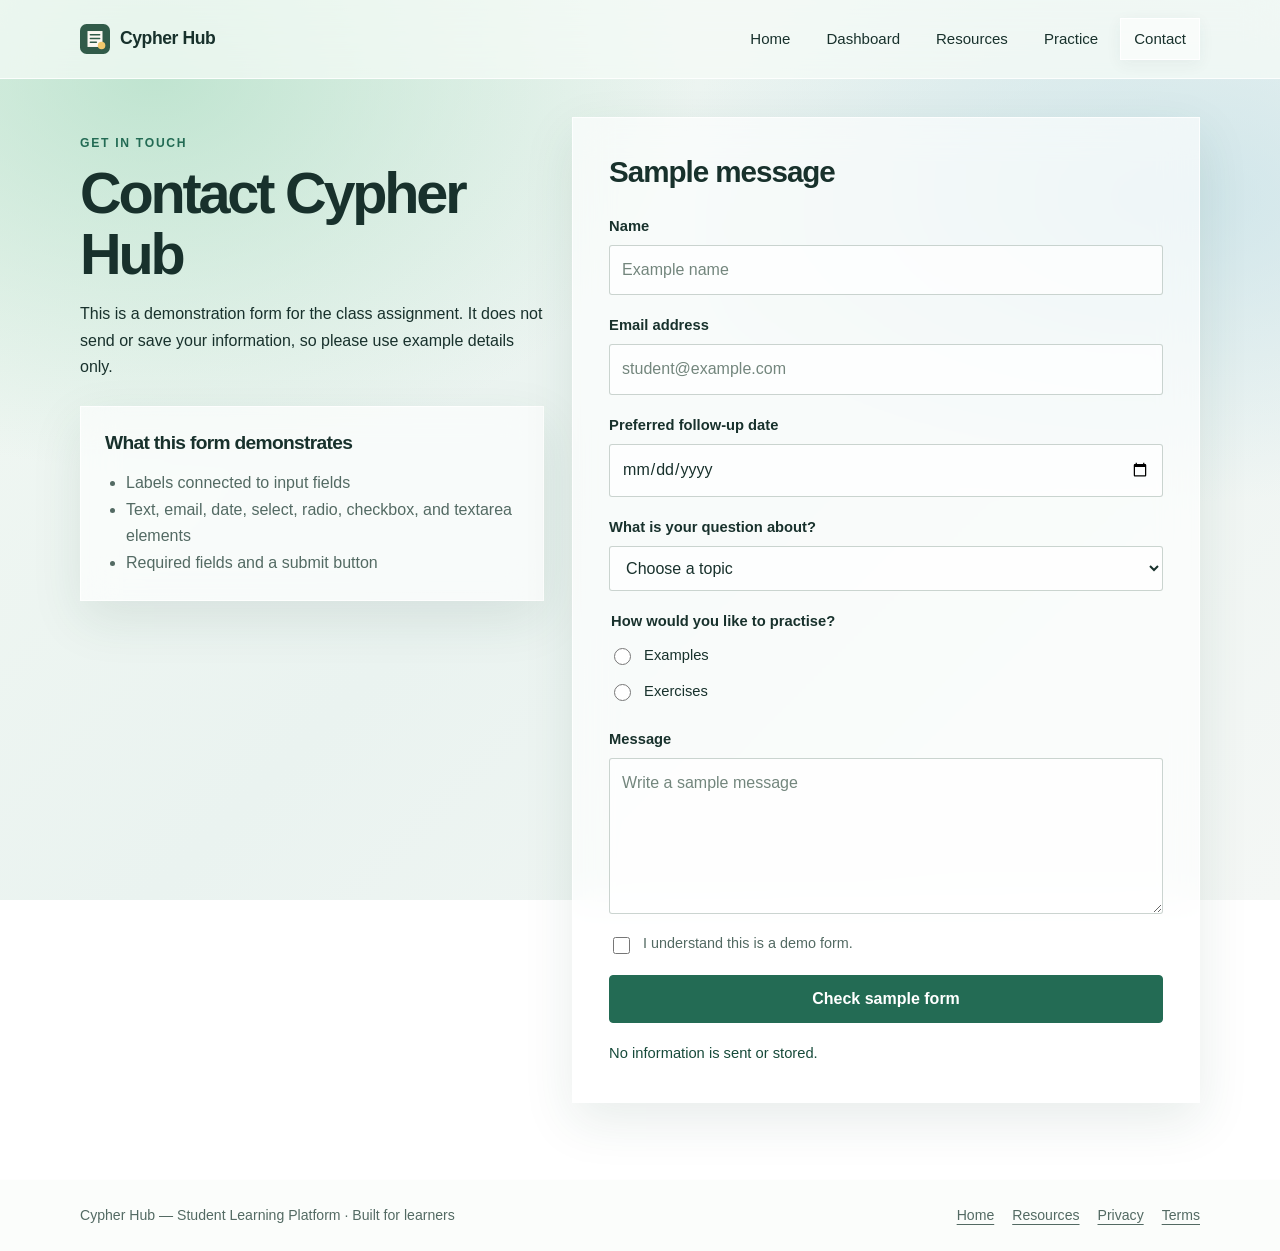
==== commit ff410e1e: "Upgrade Cypher Hub learning platform without removing existing pages" ====
--- a/contact.html
+++ b/contact.html
@@ -4,7 +4,7 @@
   <meta charset="UTF-8">
   <meta name="viewport" content="width=device-width, initial-scale=1.0">
   <meta name="description" content="A sample HTML form demonstrating common input types.">
-  <title>Contact | Study Corner</title>
+  <title>Contact | Cypher Hub — Student Learning Platform</title>
   <link rel="stylesheet" href="style.css">
   <link rel="icon" href="favicon.svg" type="image/svg+xml">
 </head>
@@ -12,11 +12,9 @@
   <!-- This form is for demonstrating HTML form elements only. -->
   <header class="site-header">
     <nav class="navbar" aria-label="Main navigation">
-      <a class="logo" href="index.html"><img src="favicon.svg" alt="" width="30" height="30"> Study Corner</a>
+      <a class="logo" href="index.html"><img src="favicon.svg" alt="" width="30" height="30"> Cypher Hub</a>
       <ul class="nav-links">
-        <li><a href="index.html">Home</a></li>
-        <li><a href="resources.html">Resources</a></li>
-        <li><a class="active" aria-current="page" href="contact.html">Contact</a></li>
+        <li><a href="index.html">Home</a></li><li><a href="index.html#dashboard">Dashboard</a></li><li><a href="resources.html">Resources</a></li><li><a href="resources.html#practice-centre">Practice</a></li><li><a class="active" aria-current="page" href="contact.html">Contact</a></li>
       </ul>
     </nav>
   </header>
@@ -24,7 +22,7 @@
   <main id="main-content" class="page-wrap contact-layout">
     <section class="page-intro">
       <p class="eyebrow">Get in touch</p>
-      <h1>Contact Study Corner</h1>
+      <h1>Contact Cypher Hub</h1>
       <p>This is a demonstration form for the class assignment. It does not send or save your information, so please use example details only.</p>
       <div class="glass-panel contact-note" id="form-note">
         <h2>What this form demonstrates</h2>
@@ -77,9 +75,10 @@
   </main>
 
   <footer class="site-footer">
-    <p>Study Corner · Built for an HTML and CSS assignment</p>
+    <p>Cypher Hub — Student Learning Platform · Built for learners</p>
     <div class="footer-links"><a href="index.html">Home</a><a href="resources.html">Resources</a><a href="privacy.html">Privacy</a><a href="terms.html">Terms</a></div>
   </footer>
+  <script src="app.js" defer></script>
   <script>
     // Prevent submission because this project has no backend.
     document.getElementById("contact-form").addEventListener("submit", function (event) {
--- a/style.css
+++ b/style.css
@@ -1,67 +1,243 @@
-/* Simple, readable styles for Study Corner */
+/* Study Corner styles: glassmorphism, spacing, typography, and responsive layout. */
 :root {
-  --ink: #222;
-  --muted: #555;
-  --line: #ddd;
-  --paper: #fff;
-  --link: #245b49;
+  --ink: #18312c;
+  --muted: #536a63;
+  --green: #236b54;
+  --green-dark: #174a3a;
+  --line: rgba(255, 255, 255, 0.78);
+  --glass: rgba(255, 255, 255, 0.64);
+  --glass-strong: rgba(255, 255, 255, 0.78);
+  --shadow: 0 18px 48px rgba(34, 75, 61, 0.10);
 }
 * { box-sizing: border-box; }
-html { scroll-behavior: auto; }
+html { scroll-behavior: smooth; }
 body {
   margin: 0;
-  background: var(--paper);
-  color: var(--ink);
-  font: 16px/1.6 Arial, Helvetica, sans-serif;
-}
-a { color: var(--link); }
-a:focus-visible, button:focus-visible, input:focus-visible, textarea:focus-visible {
-  outline: 2px solid #245b49;
+  min-height: 100vh;
+  color: var(--ink);
+  font: 16px/1.65 Inter, "Segoe UI", Arial, sans-serif;
+  background:
+    radial-gradient(ellipse at 12% 8%, rgba(176, 222, 197, 0.76), transparent 34rem),
+    radial-gradient(ellipse at 92% 22%, rgba(197, 224, 231, 0.72), transparent 32rem),
+    linear-gradient(135deg, #f2f8f3 0%, #eaf3f0 48%, #f4f7f5 100%);
+  background-attachment: fixed;
+}
+a { color: var(--green-dark); text-underline-offset: 4px; }
+a:hover { color: #0e392b; }
+a:focus-visible, button:focus-visible, input:focus-visible, select:focus-visible, textarea:focus-visible {
+  outline: 3px solid #317a5d;
   outline-offset: 3px;
 }
-.site-header { border-bottom: 1px solid var(--line); background: #fff; }
+.site-header {
+  position: sticky;
+  top: 0;
+  z-index: 10;
+  border-bottom: 1px solid rgba(255,255,255,.78);
+  background: rgba(246, 251, 247, .72);
+  backdrop-filter: blur(18px);
+  -webkit-backdrop-filter: blur(18px);
+}
 .navbar {
-  width: min(100% - 32px, 960px);
-  min-height: 64px;
+  width: min(1120px, calc(100% - 40px));
+  min-height: 78px;
   margin: 0 auto;
   display: flex;
   align-items: center;
   justify-content: space-between;
-  gap: 20px;
-}
-.logo { color: var(--ink); font-size: 1.15rem; font-weight: 700; text-decoration: none; }
-.nav-links { display: flex; flex-wrap: wrap; gap: 18px; margin: 0; padding: 0; list-style: none; }
-.nav-links a { color: var(--ink); text-decoration: none; }
-.nav-links a:hover, .nav-links a.active { text-decoration: underline; text-underline-offset: 4px; }
-.simple-main { width: min(100% - 32px, 760px); min-height: 65vh; margin: 36px auto 64px; }
-h1 { margin: 0 0 12px; font-size: clamp(1.8rem, 4vw, 2.25rem); line-height: 1.25; }
-h2 { margin: 28px 0 8px; font-size: 1.25rem; }
-h3 { margin: 18px 0 4px; font-size: 1rem; }
-p { margin: 0 0 14px; }
-ul { padding-left: 22px; }
-li { margin: 4px 0; }
-section { margin-top: 28px; }
-table { width: 100%; border-collapse: collapse; margin-top: 12px; }
-th, td { padding: 10px 12px; border: 1px solid var(--line); text-align: left; }
-th { background: #f5f5f5; }
-.simple-form { display: grid; gap: 8px; max-width: 480px; margin-top: 24px; }
-.simple-form label { font-weight: 600; }
-.simple-form input, .simple-form textarea {
-  width: 100%; padding: 10px; border: 1px solid #aaa; border-radius: 2px;
-  background: #fff; color: var(--ink); font: inherit; margin-bottom: 8px;
-}
-.button { display: inline-block; width: fit-content; padding: 9px 16px; border: 1px solid #222; border-radius: 2px; font: inherit; cursor: pointer; }
-.button-dark { background: #222; color: #fff; }
-.button-dark:hover { background: #444; }
-.site-footer { border-top: 1px solid var(--line); padding: 20px 16px; color: var(--muted); font-size: .9rem; }
-.simple-footer { display: flex; justify-content: space-between; align-items: center; flex-wrap: wrap; gap: 12px; }
-.simple-footer p { margin: 0; }
-.legal-links { display: flex; gap: 14px; }
-.skip-link { position: absolute; left: 8px; top: 8px; transform: translateY(-160%); padding: 8px; background: #fff; border: 1px solid #222; }
-.skip-link:focus { transform: translateY(0); }
+  gap: 24px;
+}
+.logo {
+  display: inline-flex;
+  align-items: center;
+  gap: 10px;
+  color: var(--ink);
+  font-size: 1.1rem;
+  font-weight: 750;
+  text-decoration: none;
+  letter-spacing: -.025em;
+}
+.logo img { display: block; }
+.nav-links {
+  display: flex;
+  align-items: center;
+  flex-wrap: wrap;
+  gap: 8px;
+  margin: 0;
+  padding: 0;
+  list-style: none;
+}
+.nav-links a {
+  display: block;
+  padding: 8px 13px;
+  border: 1px solid transparent;
+  color: var(--ink);
+  text-decoration: none;
+  font-size: .94rem;
+}
+.nav-links a:hover, .nav-links a.active {
+  border-color: rgba(255,255,255,.9);
+  background: rgba(255,255,255,.58);
+  box-shadow: 0 4px 16px rgba(34,75,61,.06);
+}
+.page-wrap { width: min(1120px, calc(100% - 40px)); margin: 38px auto 76px; }
+.glass-panel {
+  border: 1px solid var(--line);
+  background: var(--glass);
+  box-shadow: var(--shadow);
+  backdrop-filter: blur(18px);
+  -webkit-backdrop-filter: blur(18px);
+}
+.hero {
+  display: grid;
+  grid-template-columns: 1.2fr .8fr;
+  align-items: center;
+  gap: 48px;
+  min-height: 360px;
+  padding: clamp(28px, 5vw, 60px);
+  overflow: hidden;
+}
+.hero-copy { max-width: 600px; }
+.eyebrow {
+  margin: 0 0 10px;
+  color: var(--green);
+  font-size: .76rem;
+  font-weight: 800;
+  letter-spacing: .14em;
+  text-transform: uppercase;
+}
+h1, h2, h3, p { margin-top: 0; }
+h1 { max-width: 720px; margin-bottom: 16px; font-size: clamp(2.3rem, 5vw, 4.3rem); line-height: 1.06; letter-spacing: -.055em; }
+h2 { margin-bottom: 12px; font-size: clamp(1.35rem, 2.5vw, 1.85rem); line-height: 1.2; letter-spacing: -.035em; }
+h3 { margin-bottom: 9px; font-size: 1.12rem; line-height: 1.3; }
+p { margin-bottom: 14px; }
+.hero-copy > p:not(.eyebrow) { max-width: 530px; color: var(--muted); font-size: 1.08rem; }
+.hero-actions { display: flex; align-items: center; flex-wrap: wrap; gap: 18px; margin-top: 26px; }
+.button {
+  display: inline-flex;
+  align-items: center;
+  justify-content: center;
+  min-height: 44px;
+  padding: 10px 17px;
+  border: 1px solid var(--green);
+  border-radius: 4px;
+  font: inherit;
+  font-weight: 650;
+  text-decoration: none;
+  cursor: pointer;
+}
+.button-primary { background: var(--green); color: #fff; }
+.button-primary:hover { background: var(--green-dark); color: #fff; }
+.text-link { font-weight: 650; }
+.hero-art { position: relative; width: 100%; max-width: 180px; min-width: 0; min-height: 0; justify-self: end; }
+.hero-photo { display: block; width: 100%; height: 130px; object-fit: cover; object-position: center; border: 1px solid rgba(255,255,255,.9); border-radius: 12px; box-shadow: 0 12px 28px rgba(38,85,65,.12); }
+.photo-caption { position: absolute; right: 12px; bottom: 14px; left: 12px; display: flex; align-items: center; gap: 9px; width: fit-content; max-width: calc(100% - 24px); padding: 11px 15px; border: 1px solid rgba(255,255,255,.85); border-radius: 12px; background: rgba(255,255,255,.76); color: var(--ink); box-shadow: 0 8px 24px rgba(24,49,44,.12); backdrop-filter: blur(14px); -webkit-backdrop-filter: blur(14px); font-size: .86rem; font-weight: 700; }
+.caption-dot { width: 8px; height: 8px; flex: 0 0 8px; border-radius: 50%; background: #438565; }
+.section-block { margin-top: 58px; }
+.section-heading { display: flex; align-items: end; justify-content: space-between; gap: 28px; margin-bottom: 20px; }
+.section-heading > p { max-width: 410px; margin-bottom: 12px; color: var(--muted); }
+.section-heading h2 { margin-bottom: 0; }
+.three-columns { display: grid; grid-template-columns: repeat(3, minmax(0, 1fr)); gap: 18px; }
+.two-columns { display: grid; grid-template-columns: repeat(2, minmax(0, 1fr)); gap: 18px; }
+.info-panel { padding: 25px; }
+.info-panel p, .muted { color: var(--muted); }
+.info-panel p:last-child { margin-bottom: 0; }
+.number { display: inline-block; margin-bottom: 22px; color: var(--green); font-size: .78rem; font-weight: 800; letter-spacing: .12em; }
+.practice-panel { display: flex; align-items: center; justify-content: space-between; gap: 24px; margin-top: 42px; padding: 26px 30px; }
+.practice-panel h2 { margin-bottom: 7px; }
+.practice-panel p:last-child { margin-bottom: 0; color: var(--muted); }
+.page-intro { max-width: 760px; margin: 16px 0 30px; }
+.page-intro h1 { font-size: clamp(2.1rem, 4.5vw, 3.6rem); }
+.page-intro > p:last-child { max-width: 690px; color: var(--muted); font-size: 1.06rem; }
+.table-scroll { overflow-x: auto; }
+table { width: 100%; margin-top: 18px; border-collapse: collapse; text-align: left; }
+th, td { padding: 12px 11px; border-bottom: 1px solid rgba(49,91,72,.14); }
+th { color: var(--green-dark); font-size: .88rem; font-weight: 750; }
+tbody tr:hover { background: rgba(255,255,255,.34); }
+.check-list { margin: 16px 0 0; padding: 0; list-style: none; }
+.check-list li { margin: 13px 0; }
+.check-list label, .choice { display: flex; align-items: flex-start; gap: 10px; }
+input[type="checkbox"], input[type="radio"] { width: 17px; height: 17px; margin-top: 5px; accent-color: var(--green); }
+.embed-panel { display: grid; grid-template-columns: .8fr 1.2fr; align-items: center; gap: 28px; padding: 26px; }
+.embed-panel p { color: var(--muted); }
+.video-frame { position: relative; width: 100%; aspect-ratio: 16 / 9; overflow: hidden; border: 1px solid rgba(255,255,255,.95); background: rgba(255,255,255,.55); }
+.video-frame iframe { display: block; width: 100%; height: 100%; border: 0; }
+.list-examples { margin-top: 20px; }
+.list-examples ol, .list-examples dl { padding-left: 22px; }
+.list-examples dt { margin-top: 12px; color: var(--green-dark); font-weight: 750; }
+.list-examples dd { margin-left: 0; color: var(--muted); }
+.contact-layout { display: grid; grid-template-columns: .85fr 1.15fr; align-items: start; gap: 28px; }
+.contact-note { margin-top: 26px; padding: 24px; }
+.contact-note h2 { font-size: 1.2rem; }
+.contact-note ul { margin-bottom: 0; padding-left: 21px; color: var(--muted); }
+.form-panel { padding: clamp(22px, 4vw, 36px); }
+.form-panel h2 { margin-bottom: 24px; }
+.contact-form { display: grid; gap: 18px; }
+.form-row { display: grid; gap: 7px; }
+.form-row > label, legend { font-size: .92rem; font-weight: 700; }
+input:not([type="checkbox"]):not([type="radio"]), select, textarea {
+  width: 100%;
+  min-height: 45px;
+  padding: 11px 12px;
+  border: 1px solid rgba(48,83,68,.25);
+  border-radius: 3px;
+  background: rgba(255,255,255,.72);
+  color: var(--ink);
+  font: inherit;
+}
+textarea { min-height: 130px; resize: vertical; }
+input::placeholder, textarea::placeholder { color: #73867d; }
+.fieldset { min-width: 0; margin: 0; padding: 0; border: 0; }
+.fieldset legend { margin-bottom: 10px; }
+.fieldset .choice { display: inline-flex; margin: 0 18px 5px 0; font-weight: 400; }
+.consent { font-size: .9rem; color: var(--muted); }
+.form-notice { margin: 0; color: var(--green-dark); font-size: .92rem; }
+.skip-link { position: absolute; top: 8px; left: -9999px; z-index: 20; padding: 10px 14px; border-radius: 4px; background: #fff; color: var(--green-dark); }
+.skip-link:focus { left: 12px; }
+.legal-wrap { max-width: 900px; }
+.legal-content { padding: clamp(22px, 4vw, 38px); border-radius: 4px; }
+.legal-content h2 { margin-top: 30px; }
+.legal-content h2:first-child { margin-top: 0; }
+.legal-content p { max-width: 760px; color: var(--muted); }
+.legal-content p:last-child { margin-bottom: 0; }
+.site-footer {
+  display: flex;
+  align-items: center;
+  justify-content: space-between;
+  flex-wrap: wrap;
+  gap: 14px;
+  padding: 24px max(20px, calc((100% - 1120px) / 2));
+  border-top: 1px solid rgba(255,255,255,.8);
+  background: rgba(248,251,248,.54);
+  color: var(--muted);
+  font-size: .88rem;
+}
+.site-footer p { margin: 0; }
+.footer-links { display: flex; flex-wrap: wrap; gap: 18px; }
+.footer-links a { color: var(--muted); }
+@media (max-width: 800px) {
+  .hero { grid-template-columns: 1fr .65fr; gap: 20px; }
+  .three-columns { grid-template-columns: 1fr; }
+  .embed-panel, .contact-layout { grid-template-columns: 1fr; }
+  .hero-art { max-width: 170px; min-height: 0; justify-self: center; }
+  .hero-photo { height: 120px; }
+}
 @media (max-width: 600px) {
-  .navbar { align-items: flex-start; flex-direction: column; padding: 14px 0; gap: 8px; }
-  .nav-links { gap: 14px; }
-  .simple-footer { align-items: flex-start; flex-direction: column; }
-}
-@media (prefers-reduced-motion: reduce) { * { animation: none !important; transition: none !important; } }
+  .navbar { width: calc(100% - 28px); min-height: auto; align-items: flex-start; flex-direction: column; gap: 10px; padding: 14px 0; }
+  .nav-links { gap: 4px; }
+  .nav-links a { padding: 7px 10px; }
+  .page-wrap { width: calc(100% - 28px); margin-top: 24px; }
+  .hero { grid-template-columns: 1fr; padding: 28px 23px; }
+  .hero-art { max-width: 140px; min-height: 0; }
+  .hero-photo { height: 100px; }
+  .section-block { margin-top: 40px; }
+  .section-heading, .practice-panel { align-items: flex-start; flex-direction: column; }
+  .two-columns { grid-template-columns: 1fr; }
+  .info-panel { padding: 22px; }
+  .practice-panel { padding: 23px; }
+  .embed-panel { padding: 22px; }
+  .site-footer { align-items: flex-start; flex-direction: column; padding: 22px 14px; }
+}
+@media (prefers-reduced-motion: reduce) {
+  html { scroll-behavior: auto; }
+  *, *::before, *::after { animation: none !important; transition: none !important; }
+}
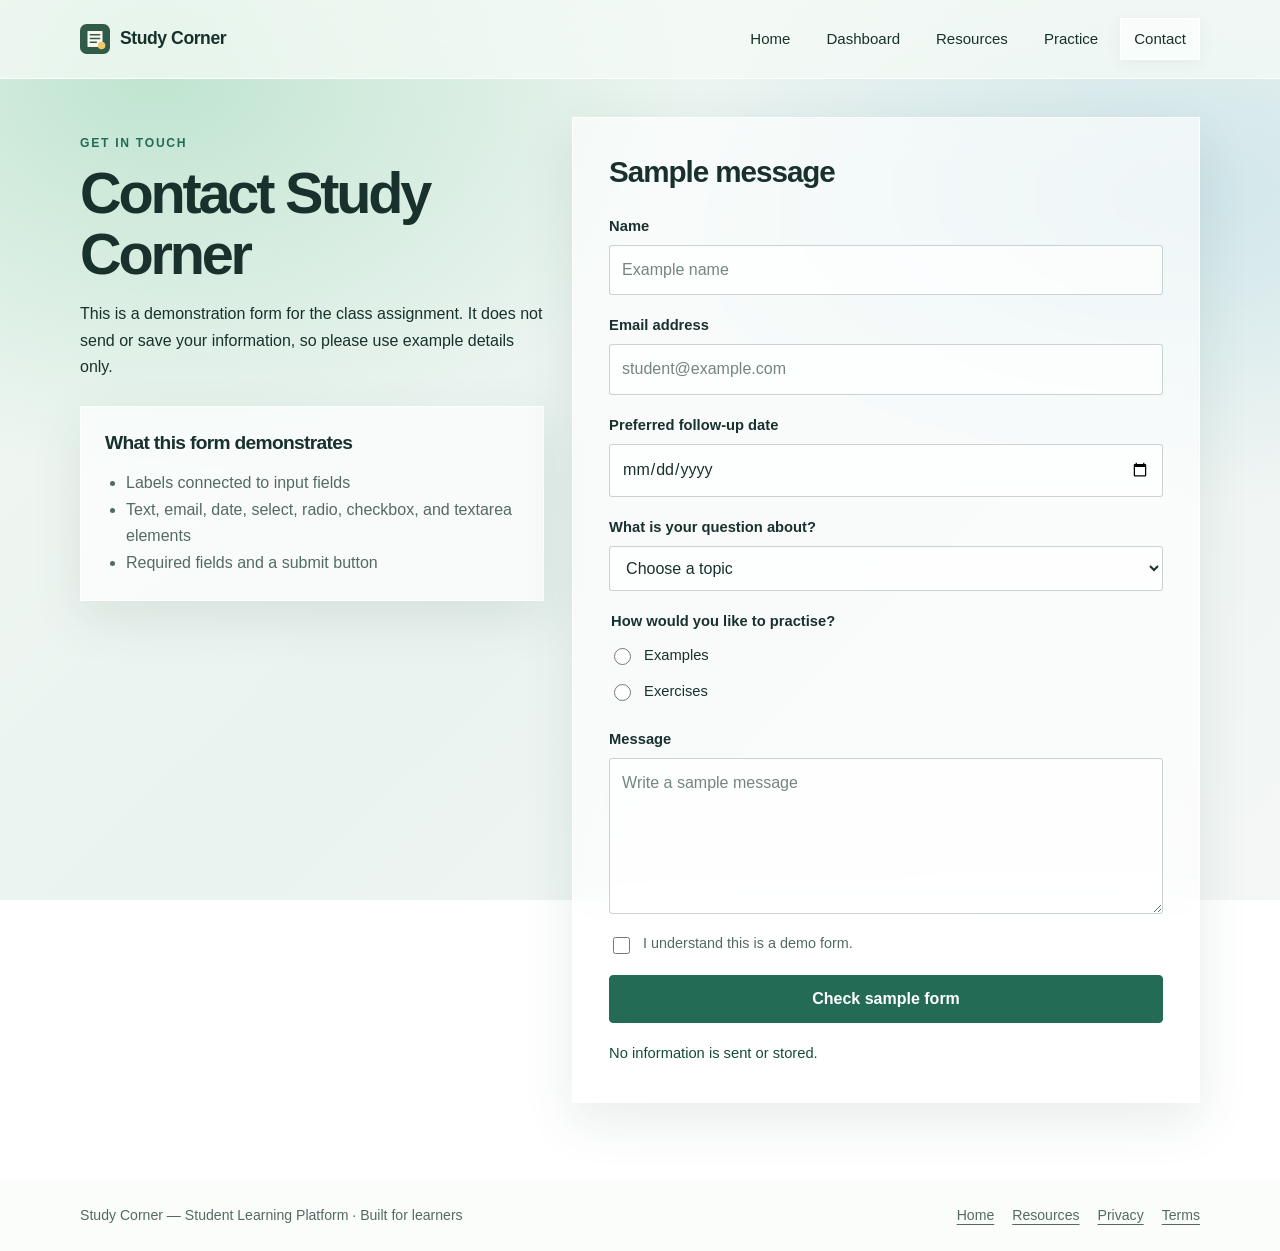
==== commit 673ec8e1: "Rename Cypher Hub to Study Corner" ====
--- a/contact.html
+++ b/contact.html
@@ -4,7 +4,7 @@
   <meta charset="UTF-8">
   <meta name="viewport" content="width=device-width, initial-scale=1.0">
   <meta name="description" content="A sample HTML form demonstrating common input types.">
-  <title>Contact | Cypher Hub — Student Learning Platform</title>
+  <title>Contact | Study Corner — Student Learning Platform</title>
   <link rel="stylesheet" href="style.css">
   <link rel="icon" href="favicon.svg" type="image/svg+xml">
 </head>
@@ -12,7 +12,7 @@
   <!-- This form is for demonstrating HTML form elements only. -->
   <header class="site-header">
     <nav class="navbar" aria-label="Main navigation">
-      <a class="logo" href="index.html"><img src="favicon.svg" alt="" width="30" height="30"> Cypher Hub</a>
+      <a class="logo" href="index.html"><img src="favicon.svg" alt="" width="30" height="30"> Study Corner</a>
       <ul class="nav-links">
         <li><a href="index.html">Home</a></li><li><a href="index.html#dashboard">Dashboard</a></li><li><a href="resources.html">Resources</a></li><li><a href="resources.html#practice-centre">Practice</a></li><li><a class="active" aria-current="page" href="contact.html">Contact</a></li>
       </ul>
@@ -22,7 +22,7 @@
   <main id="main-content" class="page-wrap contact-layout">
     <section class="page-intro">
       <p class="eyebrow">Get in touch</p>
-      <h1>Contact Cypher Hub</h1>
+      <h1>Contact Study Corner</h1>
       <p>This is a demonstration form for the class assignment. It does not send or save your information, so please use example details only.</p>
       <div class="glass-panel contact-note" id="form-note">
         <h2>What this form demonstrates</h2>
@@ -75,16 +75,9 @@
   </main>
 
   <footer class="site-footer">
-    <p>Cypher Hub — Student Learning Platform · Built for learners</p>
+    <p>Study Corner — Student Learning Platform · Built for learners</p>
     <div class="footer-links"><a href="index.html">Home</a><a href="resources.html">Resources</a><a href="privacy.html">Privacy</a><a href="terms.html">Terms</a></div>
   </footer>
   <script src="app.js" defer></script>
-  <script>
-    // Prevent submission because this project has no backend.
-    document.getElementById("contact-form").addEventListener("submit", function (event) {
-      event.preventDefault();
-      document.getElementById("contact-notice").textContent = "Form checked successfully. Nothing was sent or saved.";
-    });
-  </script>
 </body>
 </html>
--- a/style.css
+++ b/style.css
@@ -241,3 +241,27 @@
   html { scroll-behavior: auto; }
   *, *::before, *::after { animation: none !important; transition: none !important; }
 }
+
+/* Cypher Hub platform additions */
+.button-small{min-height:36px;padding:6px 11px;font-size:.85rem}.button-quiet{border-color:rgba(35,107,84,.25);background:rgba(255,255,255,.62);color:var(--green-dark)}.button-quiet:hover{background:#fff}
+.dashboard-stats{display:grid;grid-template-columns:repeat(4,minmax(0,1fr));gap:14px;margin-bottom:18px}.stat-card{display:flex;flex-direction:column;gap:5px;padding:20px}.stat-card>span:first-child{color:var(--muted);font-size:.88rem}.stat-card strong{font-size:2rem;line-height:1.2;letter-spacing:-.04em}.stat-caption{color:var(--muted);font-size:.8rem}.progress-track{height:8px;width:100%;margin-top:5px;overflow:hidden;border-radius:99px;background:rgba(35,107,84,.14)}.progress-track span{display:block;width:0;height:100%;border-radius:99px;background:var(--green);transition:width .2s ease}
+.task-list,.planner-list{display:grid;gap:9px;margin:0 0 12px;padding:0;list-style:none}.task-row,.planner-task{display:flex;align-items:center;justify-content:space-between;gap:14px;padding:12px 14px;border:1px solid rgba(49,91,72,.14);background:rgba(255,255,255,.42)}.task-row label,.planner-task label{display:flex;align-items:flex-start;gap:10px}.task-done{color:var(--muted);text-decoration:line-through}.empty-state{padding:15px;color:var(--muted);border:1px dashed rgba(49,91,72,.24)}
+.planner-panel{padding:clamp(22px,4vw,34px)}.planner-form{display:grid;grid-template-columns:2fr 1.3fr 1fr 1fr;gap:15px;align-items:end}.planner-form .button,.planner-form .form-notice{grid-column:1/-1}.planner-toolbar{display:flex;align-items:center;justify-content:space-between;flex-wrap:wrap;gap:12px;margin:22px 0 14px}.planner-toolbar label{display:flex;align-items:center;flex-wrap:wrap;gap:10px;font-weight:650}.planner-toolbar select{width:auto;min-width:130px}.planner-task-detail{display:grid;gap:2px}.planner-task-detail small{color:var(--muted)}
+.resource-controls{display:grid;grid-template-columns:2fr 1fr;gap:16px;margin-bottom:16px}.resource-card{display:flex;flex-direction:column;align-items:flex-start;gap:8px}.resource-card p{flex:1}.resource-tag{display:inline-block;padding:4px 9px;border-radius:99px;background:rgba(35,107,84,.1);color:var(--green-dark);font-size:.76rem;font-weight:750}
+.quiz-options{display:grid;gap:9px;margin:18px 0}.quiz-option{width:100%;padding:12px 14px;border:1px solid rgba(48,83,68,.24);background:rgba(255,255,255,.62);color:var(--ink);text-align:left;font:inherit;cursor:pointer}.quiz-option:hover:not(:disabled){border-color:var(--green);background:#fff}.quiz-option:disabled{cursor:default}.answer-correct{border-color:#2b7a50!important;background:#e3f5e8!important}.answer-wrong{border-color:#b64d4d!important;background:#fff0f0!important}
+.flashcard{display:grid;align-content:center;min-height:170px;margin:16px 0;padding:22px;border:1px solid rgba(255,255,255,.95);background:linear-gradient(135deg,rgba(255,255,255,.8),rgba(218,239,226,.7));text-align:center}.flashcard .eyebrow{margin-bottom:14px}.flashcard-text{margin:0;font-size:1.25rem;font-weight:750}.flashcard-actions{display:flex;flex-wrap:wrap;gap:9px;margin-top:10px}
+@media(max-width:900px){.dashboard-stats{grid-template-columns:repeat(2,minmax(0,1fr))}.planner-form{grid-template-columns:repeat(2,minmax(0,1fr))}}
+@media(max-width:600px){.dashboard-stats,.planner-form,.resource-controls{grid-template-columns:1fr}.planner-form .button,.planner-form .form-notice{grid-column:auto}.planner-task{align-items:flex-start}.planner-toolbar{align-items:flex-start;flex-direction:column}}
+
+
+/* Cypher Hub growth roadmap — additive styles; existing layouts remain intact. */
+.roadmap-grid{display:grid;grid-template-columns:repeat(3,minmax(0,1fr));gap:16px}
+.roadmap-card{padding:24px;min-width:0}
+.roadmap-card h3{margin:14px 0 8px}
+.roadmap-card p{margin:0;color:var(--muted)}
+.roadmap-status{display:inline-flex;align-items:center;padding:5px 10px;border-radius:99px;background:rgba(35,107,84,.13);color:var(--green-dark);font-size:.78rem;font-weight:750}
+.roadmap-planned{background:rgba(82,106,99,.12);color:#465c54}
+.roadmap-priority{border-color:rgba(35,107,84,.42);background:rgba(255,255,255,.78)}
+.roadmap-note{margin:14px 0 0;padding:14px 16px;border-left:3px solid var(--green);background:rgba(255,255,255,.42);color:var(--muted);font-size:.92rem}
+@media(max-width:900px){.roadmap-grid{grid-template-columns:repeat(2,minmax(0,1fr))}}
+@media(max-width:600px){.roadmap-grid{grid-template-columns:1fr}.roadmap-card{padding:21px}}
